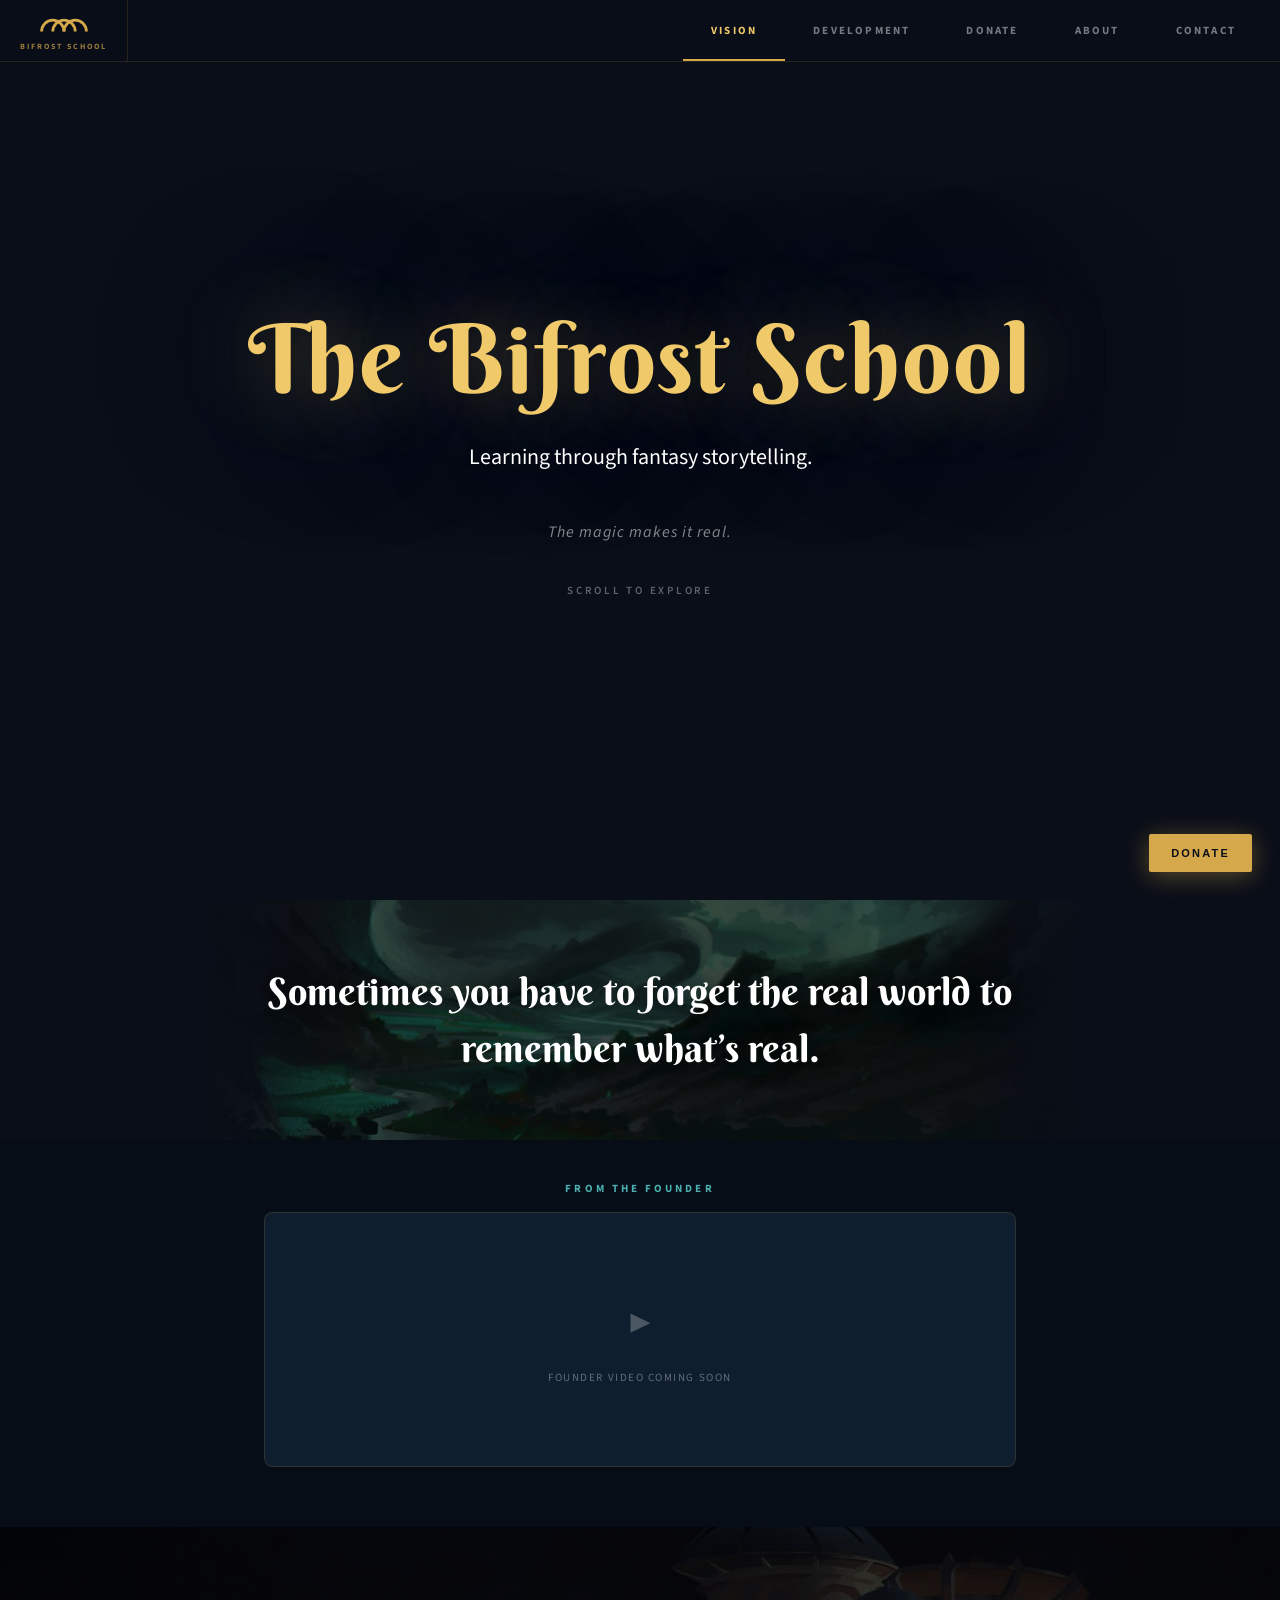
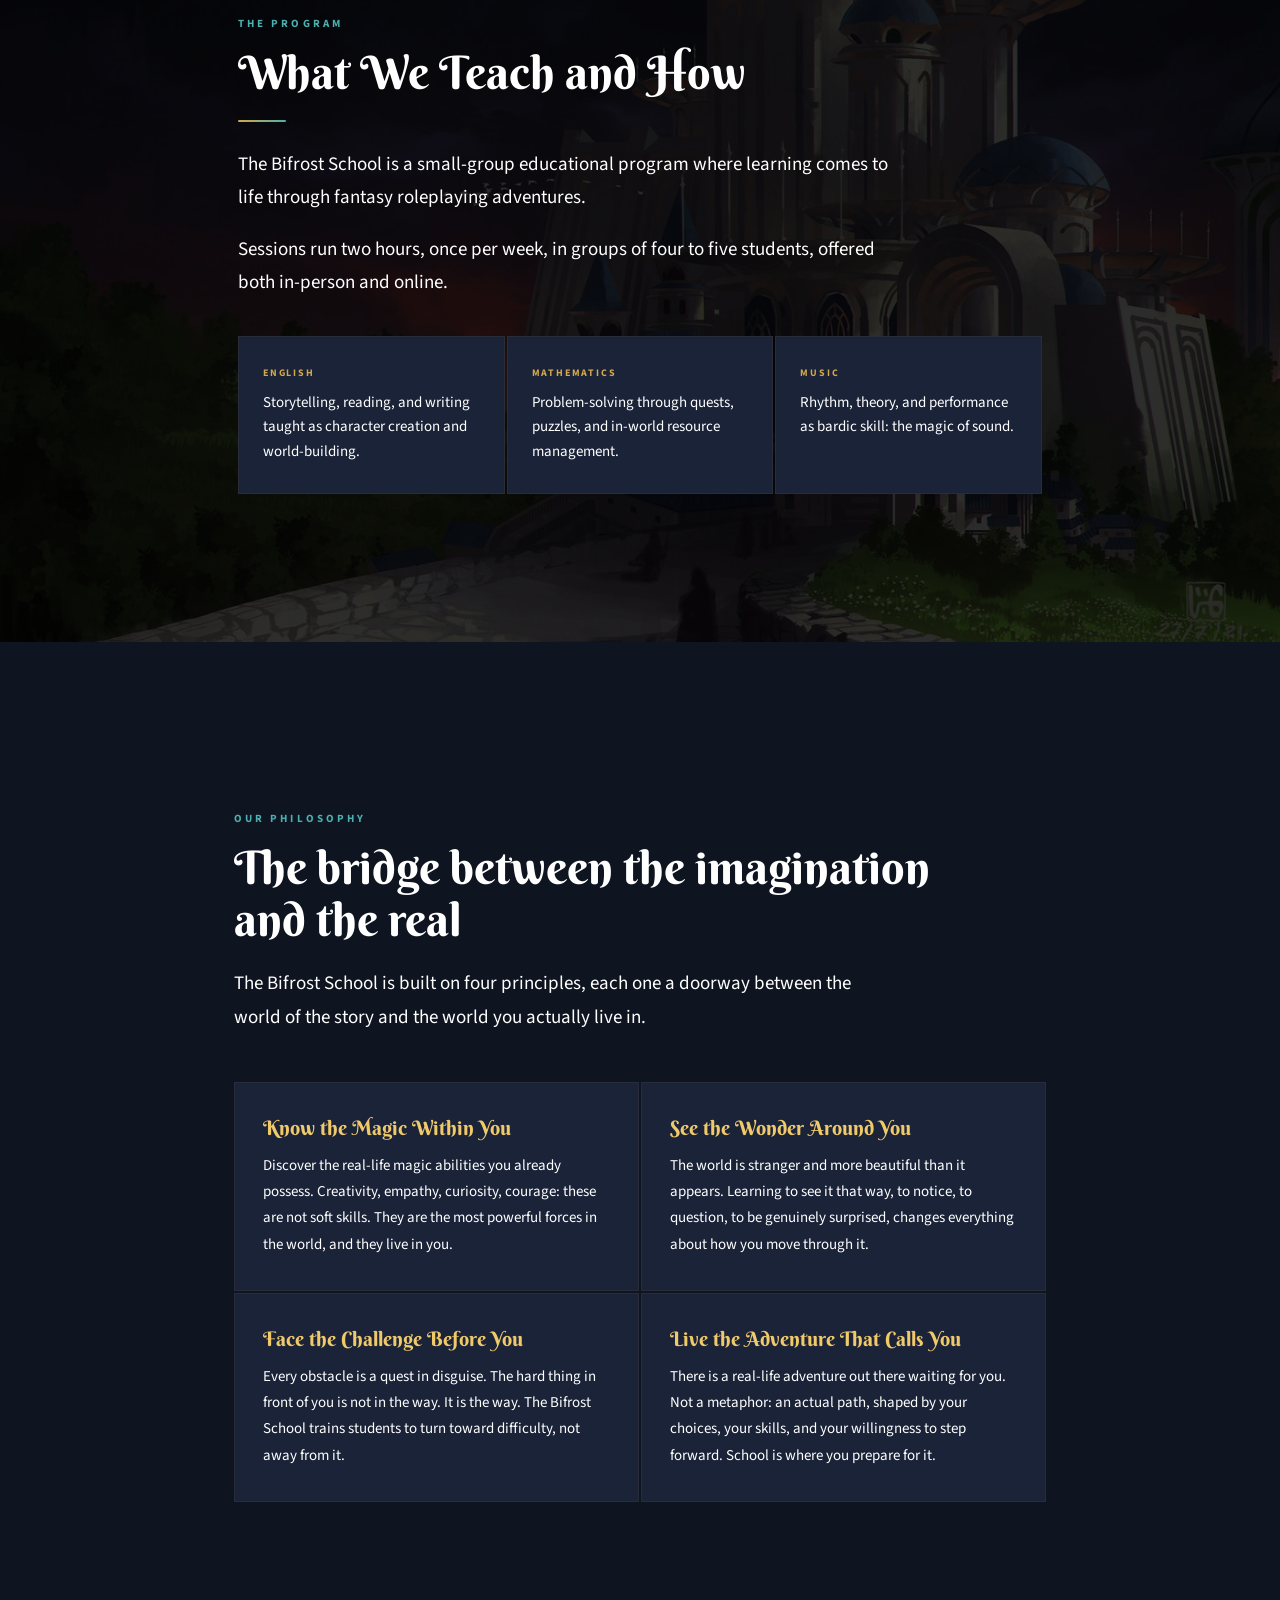
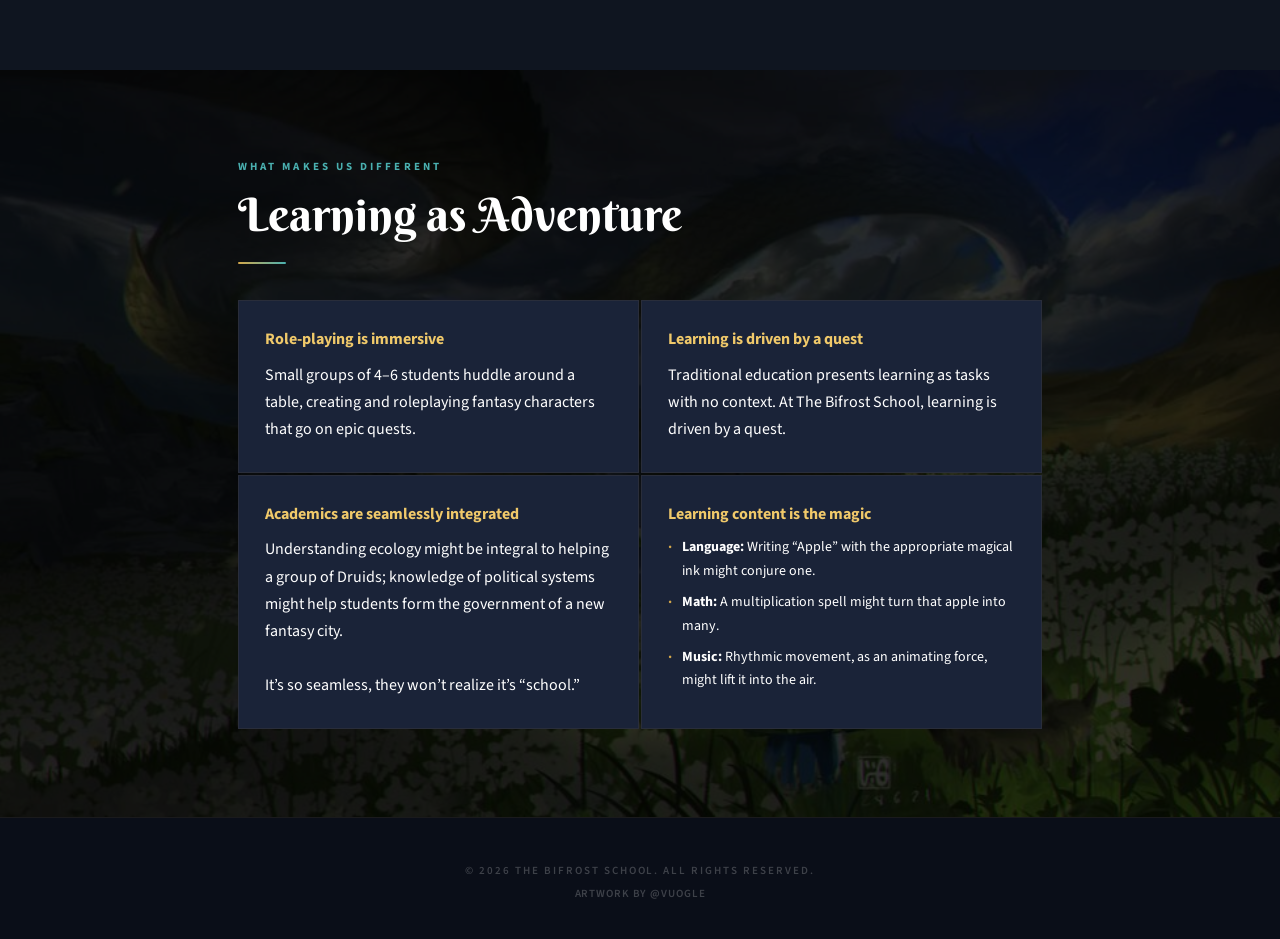
==== index.html @ 78159625 "Refactor site into separate files, simplify budget modal, remove em dashes - Split the single-file i" ====
<!DOCTYPE html>
<html lang="en">
<head>
<!-- ══════════════════════════════════════════════════════════════════
     THE BIFROST SCHOOL
     To edit the site's text and numbers, open content.js.
     Styles live in styles.css; page behavior in app.js.
     This file holds the page structure plus a few hardcoded strings
     (philosophy heading, founder bio, advisor cards, footer).
     ══════════════════════════════════════════════════════════════════ -->
<meta charset="UTF-8">
<meta name="viewport" content="width=device-width, initial-scale=1.0">
<meta name="description" content="The Bifrost School is an RPG-driven tutoring program for homeschool and alternative education families. Students learn English, Math, and Music through immersive tabletop adventure, where every lesson is a quest.">
<meta name="keywords" content="homeschool, homeschooling, alternative education, online school, RPG learning, tabletop learning, tutoring, small group learning, project-based learning, English tutoring, math tutoring, music education, homeschool co-op, microschool, unschooling, secular homeschool, online tutoring, immersive education">
<meta property="og:title" content="The Bifrost School — RPG-Driven Learning for Homeschool Families">
<meta property="og:description" content="Small-group tutoring where English, Math, and Music are taught through tabletop RPG adventure. In-person and online cohorts available.">
<meta property="og:type" content="website">
<meta name="twitter:card" content="summary_large_image">
<meta name="twitter:title" content="The Bifrost School">
<meta name="twitter:description" content="Where every lesson is a quest. RPG-driven tutoring for homeschool and alternative education families.">
<link rel="canonical" href="https://bifrostschool.com">
<link rel="icon" type="image/svg+xml" href="data:image/svg+xml,%3Csvg xmlns='http://www.w3.org/2000/svg' viewBox='0 0 120 36'%3E%3Cpath d='M 4 34 A 28 28 0 0 1 60 34' fill='none' stroke='%23d4a84b' stroke-width='7'/%3E%3Cpath d='M 32 34 A 28 28 0 0 1 88 34' fill='none' stroke='%23d4a84b' stroke-width='7'/%3E%3Cpath d='M 60 34 A 28 28 0 0 1 116 34' fill='none' stroke='%23d4a84b' stroke-width='7'/%3E%3C/svg%3E">
<title>The Bifrost School</title>
<link href="https://fonts.googleapis.com/css2?family=Berkshire+Swash&family=Source+Sans+3:wght@300;400;600;700&family=Cinzel:wght@400;600&display=swap" rel="stylesheet">
<link rel="stylesheet" href="styles.css">
</head>
<body>

<!-- FLOATING DONATE -->
<button onclick="switchTab('donate')" class="float-donate" id="float-donate-btn">Donate</button>

<!-- TAB NAV -->
<nav class="tab-nav">
  <button class="tab-btn tab-logo" data-tab="home" id="nav-school-name" aria-label="The Bifrost School" style="display:flex;flex-direction:column;align-items:center;justify-content:center;gap:3px;padding:10px 20px">
    <svg width="48" height="30" viewBox="0 0 120 36" xmlns="http://www.w3.org/2000/svg">
      <path d="M 4 34 A 28 28 0 0 1 60 34" fill="none" stroke="#d4a84b" stroke-width="7" stroke-linecap="butt"/>
      <path d="M 32 34 A 28 28 0 0 1 88 34" fill="none" stroke="#d4a84b" stroke-width="7" stroke-linecap="butt"/>
      <path d="M 60 34 A 28 28 0 0 1 116 34" fill="none" stroke="#d4a84b" stroke-width="7" stroke-linecap="butt"/>
    </svg>
    <span style="font-family:'Source Sans 3',sans-serif;font-size:8px;letter-spacing:.25em;text-transform:uppercase;color:rgba(212,168,75,.7);font-weight:700;line-height:1">BIFROST SCHOOL</span>
  </button>
  <div style="flex:1"></div>
  <button class="tab-btn active" data-tab="home">Vision</button>
  <button class="tab-btn" data-tab="development">Development</button>
  <button class="tab-btn" data-tab="donate">Donate</button>
  <button class="tab-btn" data-tab="about">About</button>
  <button class="tab-btn" data-tab="contact">Contact</button>
  <div style="width:16px"></div>
  <button class="hamburger" id="hamburger-btn" aria-label="Menu"><span></span><span></span><span></span></button>
</nav>
<div class="mobile-nav" id="mobile-nav">
  <button class="tab-btn" data-tab="home">Vision</button>
  <button class="tab-btn" data-tab="development">Development</button>
  <button class="tab-btn" data-tab="donate">Donate</button>
  <button class="tab-btn" data-tab="about">About</button>
  <button class="tab-btn" data-tab="contact">Contact</button>
</div>

<!-- ═══════════════════════════════════════════════════════ TAB: HOME -->
<div class="tab-panel active" id="tab-home">

  <!-- HERO -->
  <div class="hero">
    <div class="hero-video-wrap">
      <video id="bg-video" autoplay muted loop playsinline>
        <source src="bifrost_bg.mp4" type="video/mp4">
      </video>
    </div>
    <div class="hero-overlay"></div>
    <div class="hero-content">
      <h1 class="reveal d1" id="d-school-name">The Bifrost School</h1>
      <p class="hero-lede reveal d2" id="d-hero-lede"></p>
      <p class="hero-tagline reveal d3" id="d-hero-tagline">The magic makes it real.</p>
      <div class="scroll-cue reveal d3" style="margin-top:36px">Scroll to explore</div>
    </div>
  </div>

  <!-- MISSION QUOTE -->
  <div class="mission reveal" style="background:#0a0e18;padding:0">
    <div class="mission-img-wrap">
      <img id="d-mission-art" src="images/mission-art.jpg" alt="" class="mission-img">
      <div class="mission-overlay">
        <blockquote id="d-mission-quote">Learning doesn&rsquo;t have to feel like a dungeon. At The Bifrost School, it feels like a quest.</blockquote>
      </div>
    </div>
  </div>

  <!-- FOUNDER VIDEO -->
  <div class="founder-video-section reveal" id="founder-video-section">
    <div class="section-inner" style="max-width:800px;text-align:center;padding:0 24px;margin:0 auto">
      <div class="eyebrow" id="d-founder-video-eyebrow">From the Founder</div>
      <div style="position:relative;border-radius:8px;overflow:hidden">
        <video id="founder-video" controls playsinline style="width:100%;border-radius:8px;background:#000;display:none">
          <source id="founder-video-src" src="" type="video/mp4">
        </video>
        <div id="founder-video-placeholder" style="background:#0f1e2e;border-radius:8px;padding:80px 40px;border:1px solid var(--border);text-align:center;display:flex;flex-direction:column;align-items:center;justify-content:center">
          <div style="font-size:40px;opacity:.25;margin-bottom:12px">&#9654;</div>
          <div style="font-size:11px;letter-spacing:.14em;text-transform:uppercase;color:rgba(255,255,255,.35)">Founder video coming soon</div>
        </div>
      </div>
      <p id="d-founder-video-caption" style="margin-top:20px;color:rgba(255,255,255,.55);font-size:15px;line-height:1.6"></p>
    </div>
  </div>

  <!-- WHAT WE TEACH -->
  <div class="section dark" style="position:relative;overflow:hidden">
    <div style="position:absolute;inset:0;background-image:url(images/pillars-bg.jpg);background-size:cover;background-position:center 30%;filter:brightness(.18)"></div>
    <div style="position:relative;z-index:2">
      <div class="container">
        <div class="reveal"><div class="eyebrow" id="d-teach-eyebrow">The Program</div></div>
        <h2 class="section-title reveal d1" id="d-teach-title">What We Teach and How</h2>
        <div class="rule reveal d2"></div>
        <div class="section-body reveal d2" id="d-teach-body">
          <p>The Bifrost School is a small-group tutoring program where English, Math, and Music come to life through tabletop RPG adventure.</p>
          <p>Sessions run two hours, once per week, in groups of four to five students, offered both in-person and online.</p>
        </div>
        <div class="what-grid reveal d3" id="d-subject-cards"></div>
      </div>
    </div>
  </div>

  <!-- PRINCIPLES (OUR PHILOSOPHY) -->
  <div class="section dark principles-section reveal">
    <div class="section-inner" style="max-width:860px;margin:0 auto;padding:80px 24px">
      <div class="eyebrow" id="d-principles-eyebrow">Our Philosophy</div>
      <h2 class="section-title" id="d-principles-title">The bridge between the imagination<br class="desktop-br"> and the real</h2>
      <p class="section-body" id="d-principles-subtitle" style="margin-top:16px;margin-bottom:48px;color:#fff;max-width:620px"></p>
      <div class="principles-grid" id="d-principles-grid"></div>
    </div>
  </div>

  <!-- WHAT MAKES US DIFFERENT -->
  <div class="section" style="position:relative;overflow:hidden">
    <div style="position:absolute;inset:0;background-image:url(images/section-bg.jpg);background-size:cover;background-position:70% center;filter:brightness(.18)"></div>
    <div class="container" style="position:relative;z-index:2">
      <div class="reveal"><div class="eyebrow">What Makes Us Different</div></div>
      <h2 class="section-title reveal d1">Learning as Adventure</h2>
      <div class="rule reveal d2"></div>
      <div class="wmud-grid reveal d3" id="d-wmud-grid"></div>
    </div>
  </div>

</div><!-- /tab-home -->

<!-- ═══════════════════════════════════════════════ TAB: DEVELOPMENT -->
<div class="tab-panel" id="tab-development">
  <div id="dev-pw-gate" style="min-height:100vh;display:flex;align-items:center;justify-content:center;padding:40px 28px">
    <div class="pw-box" style="max-width:380px;width:100%">
      <div class="pw-title">Development Plan</div>
      <div class="pw-sub">This section is password protected</div>
      <input class="pw-input" type="password" id="dev-pw-input" placeholder="Enter passphrase">
      <button class="pw-btn" id="dev-pw-btn">Continue</button>
      <div class="pw-err" id="dev-pw-err">Incorrect passphrase</div>
    </div>
  </div>
  <div id="dev-content" style="display:none">

    <!-- FUNDING NEED -->
    <div class="funding-section" id="sec-funding">
      <div class="funding-art" id="d-funding-art" style="background-image:url(images/funding-art.jpg)"></div>
      <div class="funding-art-overlay"></div>
      <div class="funding-content">
        <div class="reveal"><div class="eyebrow" id="d-funding-eyebrow">Current Funding Need</div></div>
        <h2 class="section-title reveal d1" id="d-funding-title" style="color:var(--gold2)">Development &amp; Pilot Year</h2>
        <div class="rule reveal d2"></div>
        <div class="funding-goal-hero reveal d2">
          <div>
            <div class="funding-amount" id="d-funding-amount">$254,000</div>
            <div class="funding-sub" id="d-funding-sub">12-month development &amp; pilot goal</div>
            <div class="funding-bar-wrap">
              <div class="funding-bar-label"><span>Raised to date</span><span id="d-funding-pct">0%</span></div>
              <div class="funding-bar-track"><div class="funding-bar-fill" id="d-funding-bar" style="width:0%"></div></div>
            </div>
            <p class="funding-blurb" id="d-funding-blurb"></p>
            <button class="see-plan-btn" onclick="openBudgetModal()">See full plan &rarr;</button>
          </div>
          <div>
            <div class="milestones-label" id="d-milestones-label">Development Milestones</div>
            <ul class="milestones-list" id="d-milestones-list"></ul>
          </div>
        </div>
      </div>
    </div>

    <!-- REVENUE STREAMS -->
    <div class="section darker">
      <div class="container">
        <div class="reveal"><div class="eyebrow" id="d-streams-eyebrow">Revenue Streams</div></div>
        <h2 class="section-title reveal d1" id="d-streams-title">Four Ways the School Sustains Itself</h2>
        <div class="rule reveal d2"></div>
        <p class="section-body reveal d2" id="d-streams-body"></p>
        <div class="streams-grid reveal d3" id="d-streams-grid"></div>
      </div>
    </div>

    <!-- FIVE-YEAR PLAN -->
    <div class="section plan">
      <div class="container-wide">
        <div class="container">
          <div class="reveal"><div class="eyebrow" id="d-roadmap-eyebrow">The Roadmap</div></div>
          <h2 class="section-title reveal d1" id="d-roadmap-title">Five Years to Full Capacity</h2>
          <div class="rule reveal d2"></div>
          <p class="section-body reveal d2" id="d-roadmap-intro"></p>
        </div>
        <div class="container" style="margin-top:36px">
          <div class="year-nav reveal d3" id="year-nav"></div>
          <div id="year-content" class="reveal d4"></div>
        </div>
      </div>
    </div>

    <!-- CHART + TOTAL RAISED -->
    <div class="chart-bg">
      <div class="container">
        <div class="reveal"><div class="eyebrow" id="d-chart-eyebrow">Revenue Projection</div></div>
        <h2 class="section-title reveal d1" id="d-chart-title">Donations Needed Each Year</h2>
        <div class="rule reveal d2"></div>
        <p class="section-body reveal d2" id="d-chart-body"></p>
        <div class="chart-wrap reveal d3" id="all-years-chart"></div>
        <div class="chart-legend reveal d4" id="chart-legend"></div>
      </div>
    </div>
    <div class="total-raised-bar reveal">
      <div class="trb-container">
        <div class="trb-row">
          <div><div class="trb-raised" id="trb-raised">$0 raised</div><div class="trb-goal" id="trb-goal">of $0 total goal</div></div>
          <div class="trb-pct" id="trb-pct">0% funded</div>
        </div>
        <div class="trb-track"><div class="trb-fill" id="trb-fill" style="width:0%"></div></div>
      </div>
    </div>

  </div><!-- /dev-content -->
</div><!-- /tab-development -->

<!-- ═══════════════════════════════════════════════════ TAB: DONATE -->
<div class="tab-panel" id="tab-donate">
  <div class="cta-section">
    <div class="cta-art" id="d-cta-art" style="background-image:url(images/cta-art.jpg)"></div>
    <div class="cta-overlay"></div>
    <div class="cta-content">
      <div class="container">
        <div class="reveal"><div class="eyebrow" style="color:var(--gold)" id="d-cta-eyebrow">Join the Quest</div></div>
        <h2 class="section-title reveal d1" style="color:var(--gold2)" id="d-cta-title">Support The Bifrost School</h2>
        <div class="rule reveal d2" style="margin:20px auto 28px;background:linear-gradient(90deg,var(--gold),transparent)"></div>
        <p class="section-body reveal d2" id="d-cta-body" style="margin:0 auto 48px;text-align:center"></p>
        <div class="tiers reveal d3" id="d-tiers"></div>
        <div class="reveal d4">
          <button onclick="switchTab('contact')" class="donate-btn" id="d-donate-btn"><span id="d-donate-btn-text">Make a Gift to The Bifrost School</span></button>
        </div>
        <p class="fiscal-note reveal" id="d-fiscal-note"></p>
      </div>
    </div>
  </div>
</div><!-- /tab-donate -->

<!-- ═══════════════════════════════════════════════════ TAB: ABOUT -->
<div class="tab-panel" id="tab-about">
  <div class="section dark reveal" style="padding-top:calc(56px + 80px);position:relative;overflow:hidden"><div style="position:absolute;inset:0;background-image:url(images/about-bg.jpg);background-size:cover;background-position:center 30%;filter:brightness(.22)"></div><div style="position:relative;z-index:2">
    <div class="section-inner" style="max-width:760px;margin:0 auto;padding:0 24px 60px">
      <div class="eyebrow">The Story</div>
      <h2 class="section-title" id="d-about-story-title">How The Bifrost School Came to Be</h2>
      <div class="section-body founder-bio-body" id="d-about-story" style="margin-top:24px;color:#fff"></div>
    </div>
  </div>
  </div>
  <div class="section dark reveal" style="border-top:1px solid var(--border)">
    <div class="section-inner" style="max-width:760px;margin:0 auto;padding:40px 24px 24px">
      <div class="eyebrow">Founder</div>
      <div class="founder-bio-card">
        <img src="images/founder-photo.jpg" alt="Jesse Livingston" style="width:320px;height:320px;border-radius:6px;object-fit:cover;object-position:center top;border:2px solid rgba(212,168,75,.3);margin-bottom:8px">
        <div class="founder-bio-name" id="d-about-founder-name">Jesse Livingston</div>
        <div class="founder-bio-role" id="d-about-founder-role">Founder</div>
        <div class="founder-bio-body" id="d-about-founder-bio">
          <p>Jesse brings an uncommon combination of musical performance training, educational leadership, and human-centered design experience.</p>
          <p>He holds a Bachelor of Music in Music Education from Oberlin College and a Master of Music in Conducting from Ithaca College, where he founded the school&rsquo;s first orchestra open to non-music majors. He has conducted orchestras and opera productions at Ithaca College, Oberlin College, and in Chapel Hill, NC, and served as a guest conductor at several all-state orchestra festivals.</p>
          <p>After a decade in professional music, Jesse built a second career as a UX researcher at companies including LinkedIn, Microsoft, and ServiceNow, work that sharpened his instincts for designing experiences around how people actually learn and engage.</p>
          <p>For the past several years Jesse has been running a tabletop RPG group out of his home, using fantasy storytelling and collaborative roleplay to teach, connect, and create, developing and testing the core techniques that now form the foundation of The Bifrost School&rsquo;s curriculum.</p>
        </div>
      </div>
    </div>
  </div>
  <!-- ADVISORS -->
  <div class="section dark advisors-section reveal">
    <div class="section-inner" style="max-width:860px;margin:0 auto;padding:28px 24px 60px">
      <div class="eyebrow">Advisors</div>
      <h2 class="section-title" style="margin-bottom:40px">Built With Guidance From</h2>
      <div class="advisors-grid">
        <div class="advisor-card">
          <img src="images/advisor-1.jpg" alt="Gever Tulley" class="advisor-photo">
          <div><div class="advisor-name">Gever Tulley</div><div class="advisor-title">Founder, Tinkering School &amp; Brightworks School</div><p class="advisor-bio">A pioneer in experiential learning and author of <em>50 Dangerous Things You Should Let Your Children Do</em>. Gever has spent decades proving that children learn best when given real tools, real problems, and real freedom to build.</p></div>
        </div>
        <div class="advisor-card">
          <img src="images/advisor-2.jpg" alt="Chris Balme" class="advisor-photo">
          <div><div class="advisor-name">Chris Balme</div><div class="advisor-title">Ashoka Fellow &middot; Co-founder, Millennium School &middot; Author</div><p class="advisor-bio">One of the leading voices in redesigning education around how young people actually develop. Chris co-founded Millennium School, received the Ashoka Fellowship, and authored <em>Finding the Magic in Middle School</em>.</p></div>
        </div>
      </div>
    </div>
  </div>
</div><!-- /tab-about -->

<!-- ═══════════════════════════════════════════════════ TAB: CONTACT -->
<div class="tab-panel" id="tab-contact">
  <div class="contact-section">
    <div class="contact-art-bg" style="background-image:url(images/contact-art-bg.jpg);filter:brightness(.45)"></div>
    <div class="contact-art-overlay"></div>
    <div class="container contact-content">
      <h2 class="section-title reveal" id="d-contact-title">Contact Us</h2>
      <div class="rule reveal d2"></div>
      <p class="section-body reveal d2" id="d-contact-body"></p>
      <form class="contact-form reveal d3" id="interest-form" action="https://api.web3forms.com/submit" method="POST">
        <input type="hidden" name="access_key" value="74ae198d-0f17-479c-a7a2-455f9e1e43b1">
        <input type="hidden" name="subject" value="New message - The Bifrost School">
        <input type="hidden" name="from_name" value="Bifrost School Website">
        <input type="hidden" name="redirect" value="false">
        <div class="form-row">
          <div class="form-field"><label id="d-form-name-label">Your Name</label><input type="text" id="form-name" name="name" placeholder="Full name" required></div>
          <div class="form-field"><label id="d-form-email-label">Email Address</label><input type="email" id="form-email" name="email" placeholder="you@email.com" required></div>
        </div>
        <div class="form-field"><label id="d-form-interest-label">I&rsquo;m interested as a&hellip;</label>
          <select id="form-interest" name="interest"><option value="">Select one</option><option value="donor">Donor / Supporter</option><option value="family">Family seeking enrollment</option><option value="partner">Potential partner or sponsor</option><option value="educator">Educator or curriculum licensee</option><option value="other">Other</option></select>
        </div>
        <div class="form-field"><label id="d-form-message-label">Message</label><textarea id="form-message" name="message" required></textarea></div>
        <button type="submit" class="submit-btn"><span id="d-form-submit-text">Send Message</span></button>
        <div class="form-success" id="form-success"><span id="d-form-success-text">Thank you! We&rsquo;ll be in touch soon.</span></div>
      </form>
    </div>
  </div>
</div><!-- /tab-contact -->

<footer><div class="footer-inner"><div id="d-footer-sub" style="margin-top:4px"></div><div style="margin-top:8px;opacity:.7">&copy; 2026 The Bifrost School. All rights reserved.</div><div style="margin-top:6px;opacity:.7;font-size:11px;letter-spacing:.08em">artwork by @vuogle</div></div>
</footer>

<!-- BUDGET MODAL -->
<div id="budget-modal">
  <div class="budget-modal-box">
    <button class="bm-close" onclick="document.getElementById('budget-modal').classList.remove('open')">&times;</button>
    <div class="bm-title" id="bm-title">12-Month Development Plan</div>
    <div class="bm-sub" id="bm-sub">Pilot Year Budget Breakdown</div>
    <div class="bm-metrics" style="grid-template-columns:1fr">
      <div class="bm-metric"><div class="ml">Total funding ask</div><div class="mv" id="bm-total">$254,000</div></div>
    </div>
    <table class="bm-table" id="bm-table"></table>
    <div class="bm-note" id="bm-note"></div>
  </div>
</div>

<script src="content.js"></script>
<script src="app.js"></script>
</body>
</html>
---- styles.css ----
/* ============================================================
   THE BIFROST SCHOOL - STYLESHEET
   All visual styling for the site lives here.
   Site text lives in content.js; page structure in index.html.
   ============================================================ */

:root{
  --bg:#0a0e18;--bg2:#0f1520;--bg3:#141c2e;--bg4:#1a2338;
  --ink:#ffffff;--ink2:#ffffff;--ink3:#c0b8a8;
  --gold:#d4a84b;--gold2:#f0c96a;--gold3:#fff0a8;
  --blue:#2a4a8a;--blue2:#3a6abf;--blue3:#6a9adf;
  --teal:#1a5a5a;--teal2:#2a8080;--teal3:#4ab0b0;
  --green:#5cd68c;--red:#e06060;
  --border:rgba(212,168,75,.15);--border2:rgba(212,168,75,.08);
}
*,*::before,*::after{box-sizing:border-box;margin:0;padding:0}
html{scroll-behavior:smooth}
body{background:var(--bg);color:var(--ink);font-family:'Source Sans 3',system-ui,sans-serif;font-size:17px;line-height:1.6;overflow-x:hidden}
body::before{content:'';position:fixed;inset:0;background-image:radial-gradient(1px 1px at 15% 12%,rgba(255,255,255,.2) 0%,transparent 100%),radial-gradient(1px 1px at 72% 8%,rgba(255,255,255,.15) 0%,transparent 100%),radial-gradient(2px 2px at 82% 18%,rgba(212,168,75,.22) 0%,transparent 100%),radial-gradient(2px 2px at 22% 62%,rgba(106,154,223,.18) 0%,transparent 100%);pointer-events:none;z-index:0}
.reveal{opacity:0;transform:translateY(20px);transition:opacity .6s ease,transform .6s ease}
.reveal.visible{opacity:1;transform:none}
.d1{transition-delay:.08s}.d2{transition-delay:.16s}.d3{transition-delay:.24s}.d4{transition-delay:.32s}
.container{max-width:860px;margin:0 auto;padding:0 28px}
.container-wide{max-width:1100px;margin:0 auto;padding:0 28px}

/* ── TYPOGRAPHY ─────────────────────────────────────────────────────── */
h1,h2{font-family:'Berkshire Swash',serif;font-weight:normal}
.eyebrow{font-family:'Source Sans 3',sans-serif;font-size:11px;letter-spacing:.28em;text-transform:uppercase;color:var(--teal3);font-weight:700;margin-bottom:14px}
.section-title{font-family:'Berkshire Swash',serif;font-weight:normal;font-size:clamp(26px,4vw,46px);color:#fff;line-height:1.15;margin-bottom:20px}
.rule{width:48px;height:2px;background:linear-gradient(90deg,var(--gold),var(--teal3));border-radius:1px;margin:18px 0 26px}
.section-body{font-size:clamp(16px,1.7vw,19px);color:#fff;max-width:660px;line-height:1.75;font-weight:400}
.section-body p{margin-bottom:1em}
.desktop-br{display:none}
@media(min-width:641px){.desktop-br{display:inline}}

/* ── TAB NAVIGATION ─────────────────────────────────────────────────── */
.tab-nav{position:fixed;top:0;left:0;right:0;z-index:100;background:rgba(10,14,24,.92);backdrop-filter:blur(14px);border-bottom:1px solid var(--border);display:flex;align-items:stretch;justify-content:flex-start;gap:0}
.tab-btn{font-family:'Source Sans 3',sans-serif;font-size:11px;letter-spacing:.2em;text-transform:uppercase;font-weight:700;padding:18px 28px;background:transparent;border:none;color:rgba(255,255,255,.45);cursor:pointer;transition:all .2s;position:relative;white-space:nowrap;text-decoration:none}
.tab-btn::after{content:'';position:absolute;bottom:0;left:0;right:0;height:2px;background:var(--gold);transform:scaleX(0);transition:transform .2s}
.tab-logo::after{display:none}
.tab-btn:hover{color:rgba(255,255,255,.75)}
.tab-btn.active{color:var(--gold2)}.tab-btn.active::after{transform:scaleX(1)}
.tab-logo{font-family:'Berkshire Swash',serif;font-size:16px;color:var(--gold2);padding:14px 28px;letter-spacing:.02em;border-right:1px solid var(--border);text-transform:none;font-weight:normal;text-decoration:none !important;margin-right:auto;flex-shrink:0}
.hamburger{display:none;flex-direction:column;justify-content:center;gap:5px;padding:14px 16px;cursor:pointer;background:transparent;border:none;margin-left:auto;flex-shrink:0}
.hamburger span{display:block;width:22px;height:2px;background:#d4a84b;border-radius:1px;transition:all .25s}
.hamburger.open span:nth-child(1){transform:translateY(7px) rotate(45deg)}
.hamburger.open span:nth-child(2){opacity:0}
.hamburger.open span:nth-child(3){transform:translateY(-7px) rotate(-45deg)}
.mobile-nav{display:none;position:fixed;top:56px;left:0;right:0;z-index:99;background:rgba(10,14,24,.97);border-bottom:1px solid var(--border);flex-direction:column;padding:8px 0}
.mobile-nav.open{display:flex}
.mobile-nav .tab-btn{padding:14px 28px;text-align:left;border-bottom:none;font-size:12px;letter-spacing:.2em;color:rgba(255,255,255,.7)}
.mobile-nav .tab-btn:hover,.mobile-nav .tab-btn.active{color:var(--gold2)}

/* ── TAB PANELS ─────────────────────────────────────────────────────── */
.tab-panel{display:none}
.tab-panel.active{display:block}
.tab-panel.active .section:first-child,.tab-panel.active .contact-section:first-child,.tab-panel.active .funding-section:first-child,.tab-panel.active .donate-section:first-child{padding-top:calc(56px + 60px)}

/* ── SECTIONS ───────────────────────────────────────────────────────── */
.section{padding:88px 0;position:relative}
.section.dark{background:var(--bg2)}
.section.darker{background:var(--bg3)}
.section.plan{background:#0e1628}

/* ── HERO ───────────────────────────────────────────────────────────── */
.hero{min-height:100vh;display:flex;flex-direction:column;align-items:center;justify-content:center;text-align:center;padding:80px 28px 70px;position:relative;overflow:hidden}
.hero-video-wrap{position:absolute;inset:0;z-index:0;overflow:hidden;pointer-events:none;background:#0a0e18}
#bg-video{position:absolute;top:50%;left:50%;width:177.8vh;height:100vh;min-width:100%;min-height:56.25vw;transform:translate(-50%,-50%);border:none;opacity:.65;pointer-events:none;object-fit:cover}
.hero-overlay{position:absolute;inset:0;background:linear-gradient(180deg,rgba(10,14,24,.6) 0%,rgba(10,14,24,.35) 45%,rgba(10,14,24,.88) 80%,rgba(10,14,24,1) 100%);z-index:1;pointer-events:none}
.hero-content{position:relative;z-index:2}
.hero h1{font-family:'Berkshire Swash',serif;font-weight:normal;font-size:clamp(42px,9vw,96px);color:var(--gold2);letter-spacing:.02em;line-height:1.0;margin-bottom:32px;text-shadow:0 0 80px rgba(212,168,75,.4),0 0 160px rgba(42,74,138,.5)}
.hero-lede{font-size:clamp(17px,2.2vw,22px);font-weight:400;color:#fff;max-width:560px;margin:0 auto 44px;line-height:1.7}
.hero-tagline{font-size:clamp(13px,1.4vw,16px);color:rgba(255,255,255,.5);margin-top:6px;letter-spacing:.06em;font-style:italic}
.scroll-cue{font-size:11px;letter-spacing:.25em;text-transform:uppercase;color:rgba(255,255,255,.35);animation:bob 2.5s ease-in-out infinite;font-weight:600}
@keyframes bob{0%,100%{transform:translateY(0)}50%{transform:translateY(6px)}}

/* ── MISSION QUOTE ──────────────────────────────────────────────────── */
.mission{position:relative;overflow:hidden}
.mission-img-wrap{position:relative;width:75%;height:240px;overflow:hidden;margin:0 auto;border-radius:4px}
.mission-img{width:100%;height:100%;object-fit:cover;object-position:center 30%;display:block;filter:brightness(.35)}
.mission-img-wrap::before,.mission-img-wrap::after{content:'';position:absolute;top:0;bottom:0;width:140px;z-index:2;pointer-events:none}
.mission-img-wrap::before{left:0;background:linear-gradient(90deg,var(--bg),transparent)}
.mission-img-wrap::after{right:0;background:linear-gradient(270deg,var(--bg),transparent)}
.mission-overlay{position:absolute;inset:0;display:flex;flex-direction:column;align-items:center;justify-content:center;text-align:center;padding:40px 80px;z-index:3;background:linear-gradient(90deg,#0a0e18 0%,rgba(10,14,24,.15) 20%,rgba(10,14,24,.15) 80%,#0a0e18 100%)}
.mission blockquote{font-family:'Berkshire Swash',serif;font-weight:normal;font-size:clamp(26px,5vw,38px);color:#fff;max-width:760px;line-height:1.5;text-shadow:0 2px 24px rgba(0,0,0,.95)}

/* ── FOUNDER VIDEO ──────────────────────────────────────────────────── */
.founder-video-section{background:#060d16;padding:40px 0}

/* ── WHAT WE TEACH GRID ─────────────────────────────────────────────── */
.what-grid{display:grid;grid-template-columns:repeat(auto-fill,minmax(200px,1fr));gap:2px;margin-top:36px;margin-bottom:60px}
.what-card{background:var(--bg4);padding:28px 24px;border:1px solid var(--border2)}
.what-card .wc-title{font-size:10px;letter-spacing:.18em;text-transform:uppercase;color:var(--gold);margin-bottom:10px;font-weight:700}
.what-card .wc-body{font-size:15px;color:#fff;line-height:1.65;font-weight:400}

/* ── PRINCIPLES (OUR PHILOSOPHY) ────────────────────────────────────── */
.principles-grid{display:grid;grid-template-columns:1fr 1fr;gap:2px}
.principle-card{background:var(--bg4);border:1px solid var(--border2);padding:32px 28px}
.principle-title{font-family:'Berkshire Swash',serif;font-size:clamp(16px,1.6vw,20px);color:var(--gold2);margin-bottom:12px;font-weight:normal;line-height:1.3}
.principle-body{font-size:15px;color:#fff;line-height:1.75}

/* ── WHAT MAKES US DIFFERENT ────────────────────────────────────────── */
.wmud-grid{display:grid;grid-template-columns:1fr 1fr;gap:2px;margin-top:36px}
@media(max-width:640px){.wmud-grid{grid-template-columns:1fr}}
.wmud-card{background:var(--bg4);border:1px solid var(--border2);padding:28px 26px}
.wmud-card--wide{grid-column:1/-1}
.wmud-title{font-size:16px;font-weight:700;color:var(--gold2);margin-bottom:12px;line-height:1.3}
.wmud-body{font-size:16px;color:#fff;line-height:1.7;font-weight:400}
.wmud-list{list-style:none;padding:0;margin-top:12px;display:flex;flex-direction:column;gap:7px}
.wmud-list li{font-size:14px;color:#fff;padding-left:14px;position:relative}
.wmud-list li::before{content:'·';position:absolute;left:0;color:var(--gold);font-weight:700}

/* ── REVENUE STREAMS 2x2 ────────────────────────────────────────────── */
.streams-grid{display:grid;grid-template-columns:1fr 1fr;gap:2px;margin-top:36px}
@media(max-width:580px){.streams-grid{grid-template-columns:1fr}}
.stream-card{background:var(--bg4);border:1px solid var(--border2);padding:30px 26px;position:relative;overflow:hidden}
.stream-card::before{content:'';position:absolute;top:0;left:0;right:0;height:2px}
.stream-card.s1::before{background:var(--gold)}
.stream-card.s2::before{background:var(--teal3)}
.stream-card.s3::before{background:var(--blue3)}
.stream-card.s4::before{background:var(--green)}
.sc-label{font-size:10px;letter-spacing:.2em;text-transform:uppercase;margin-bottom:10px;font-weight:700}
.stream-card.s1 .sc-label{color:var(--gold2)}
.stream-card.s2 .sc-label{color:var(--teal3)}
.stream-card.s3 .sc-label{color:var(--blue3)}
.stream-card.s4 .sc-label{color:var(--green)}
.sc-body{font-size:15px;color:#fff;line-height:1.65;font-weight:400}

/* ── FUNDING NEED ───────────────────────────────────────────────────── */
.funding-section{position:relative;overflow:hidden;padding:90px 28px}
.funding-art{position:absolute;inset:0;background-size:cover;background-position:center 22%;filter:brightness(.65)}
.funding-art-overlay{position:absolute;inset:0;background:rgba(10,14,24,.72)}
.funding-content{position:relative;z-index:2;max-width:860px;margin:0 auto}
.funding-goal-hero{display:grid;grid-template-columns:1fr 1fr;gap:48px;margin-top:36px;align-items:start}
@media(max-width:700px){.funding-goal-hero{grid-template-columns:1fr}}
.funding-amount{font-family:'Berkshire Swash',serif;font-weight:normal;font-size:clamp(44px,6.5vw,80px);color:var(--gold2);line-height:1;margin-bottom:6px;text-shadow:0 0 40px rgba(212,168,75,.3)}
.funding-sub{font-size:12px;letter-spacing:.18em;text-transform:uppercase;color:#fff;margin-bottom:28px;font-weight:700}
.funding-bar-wrap{margin-bottom:28px}
.funding-bar-label{display:flex;justify-content:space-between;font-size:13px;color:#fff;margin-bottom:8px;font-weight:600}
.funding-bar-track{height:8px;background:rgba(255,255,255,.1);border-radius:4px;overflow:hidden}
.funding-bar-fill{height:100%;background:linear-gradient(90deg,var(--blue2),var(--teal3));border-radius:4px;transition:width 1.2s cubic-bezier(.4,0,.2,1)}
.funding-blurb{font-size:clamp(15px,1.6vw,17px);color:#fff;line-height:1.75;font-weight:400}
.milestones-label{font-size:10px;letter-spacing:.2em;text-transform:uppercase;color:var(--gold2);margin-bottom:18px;font-weight:700}
.milestones-list{list-style:none;padding:0}
.milestones-list li{display:flex;gap:16px;padding:16px 0;border-bottom:1px solid rgba(255,255,255,.12);align-items:flex-start}
.milestones-list li:last-child{border-bottom:none}
.milestone-num{font-family:'Berkshire Swash',serif;font-weight:normal;font-size:24px;color:var(--gold);opacity:.7;flex-shrink:0;line-height:1;margin-top:2px;min-width:22px}
.milestone-text{font-size:15px;color:#fff;line-height:1.6;font-weight:400}
.milestone-text strong{color:#fff;font-weight:700}
.see-plan-btn{display:inline-block;font-family:'Source Sans 3',sans-serif;font-size:10px;letter-spacing:.18em;text-transform:uppercase;padding:11px 24px;background:transparent;border:1px solid rgba(212,168,75,.5);color:var(--gold2);cursor:pointer;border-radius:2px;transition:all .2s;margin-top:18px;font-weight:700}
.see-plan-btn:hover{background:rgba(212,168,75,.1);border-color:var(--gold)}

/* ── FIVE-YEAR PLAN: YEAR NAV ───────────────────────────────────────── */
.year-nav{display:flex;gap:2px;border-radius:3px;overflow:hidden;border:1px solid var(--border);margin:36px 0 0}
.yr-btn{flex:1;background:var(--bg3);border:none;border-right:1px solid var(--border);color:rgba(255,255,255,.45);font-family:'Source Sans 3',sans-serif;font-size:11px;letter-spacing:.1em;text-transform:uppercase;font-weight:700;padding:13px 8px;cursor:pointer;transition:all .2s;text-align:center}
.yr-btn:last-child{border-right:none}
.yr-btn:hover{background:var(--bg4);color:#fff}
.yr-btn.active{background:var(--blue);color:var(--gold3)}
.yr-btn small{display:block;font-size:9px;opacity:.6;margin-top:2px;font-weight:400;letter-spacing:.05em;font-family:'Source Sans 3',sans-serif}
@keyframes fadeUp{from{opacity:0;transform:translateY(10px)}to{opacity:1;transform:none}}

/* YEAR ART BAND */
.yr-art-band{width:100%;height:320px;position:relative;overflow:hidden;margin-bottom:0}
.yr-art-band img{width:100%;height:100%;object-fit:cover;filter:brightness(.65);transition:transform 6s ease}
.yr-art-band:hover img{transform:scale(1.03)}
.yr-art-band-overlay{position:absolute;inset:0;background:linear-gradient(180deg,rgba(10,14,24,.05) 0%,rgba(10,14,24,.6) 100%);display:flex;align-items:flex-end;padding:24px 28px}
.yr-art-band-label{font-family:'Berkshire Swash',serif;font-weight:normal;font-size:clamp(20px,2.5vw,30px);color:var(--gold2);text-shadow:0 2px 12px rgba(0,0,0,.9)}
.yr-art-band-note{font-size:14px;color:rgba(255,255,255,.65);margin-top:6px;font-weight:400;line-height:1.6;max-width:600px}

/* YEAR METRICS */
.yr-metrics{display:grid;grid-template-columns:1fr 1fr 1fr;gap:2px;margin:0 0 22px}
.yr-metric{background:var(--bg4);border:1px solid var(--border2);padding:18px 16px;text-align:center}
.yr-metric .mv{font-size:clamp(15px,1.9vw,21px);font-weight:700;display:block;margin-bottom:4px;color:#fff}
.yr-metric .mv.green{color:var(--green)}.yr-metric .mv.red{color:var(--red)}.yr-metric .mv.gold{color:var(--gold2)}.yr-metric .mv.blue{color:var(--blue3)}.yr-metric .mv.teal{color:var(--teal3)}
.yr-metric .ml{font-size:9px;letter-spacing:.16em;text-transform:uppercase;color:rgba(255,255,255,.4);font-weight:700}

/* YEAR FUNDING GOAL BOX */
.funding-goal-box{background:rgba(42,74,138,.12);border:1px solid rgba(58,106,191,.3);border-radius:3px;padding:28px 26px;margin:0 0 26px;text-align:center}
.fg-title{font-size:11px;letter-spacing:.2em;text-transform:uppercase;color:var(--blue3);margin-bottom:20px;font-weight:700}
.fg-row{display:grid;grid-template-columns:1fr 1fr;gap:20px;text-align:center;margin-bottom:20px}
@media(max-width:480px){.fg-row{grid-template-columns:1fr}}
.fg-item .fgv{font-size:clamp(18px,2.4vw,26px);font-weight:700;display:block;margin-bottom:6px}
.fg-item .fgl{font-size:9px;letter-spacing:.16em;text-transform:uppercase;color:rgba(255,255,255,.4);font-weight:700}
.fg-donation-goal{margin-top:24px;padding-top:20px;border-top:1px solid rgba(58,106,191,.3)}
.fg-donation-label{font-size:11px;letter-spacing:.2em;text-transform:uppercase;color:var(--green);margin-bottom:10px;font-weight:700}
.fg-donation-amount{font-family:'Source Sans 3',sans-serif;font-weight:700;font-size:clamp(28px,3.5vw,44px);color:var(--green)}
.fg-break-even{font-size:12px;letter-spacing:.15em;text-transform:uppercase;color:var(--green);font-weight:700;padding:12px 0}

/* YEAR MILESTONE GRID */
.milestone-grid{display:grid;grid-template-columns:1fr 1fr 1fr;gap:12px}
@media(max-width:680px){.milestone-grid{grid-template-columns:1fr}}
.milestone{padding:16px 18px;background:var(--bg4);border:1px solid var(--border2)}
.milestone .mt{font-size:15px;color:#fff;line-height:1.6;font-weight:400}
.milestone .mt strong{font-weight:700}

/* ── REVENUE CHART ──────────────────────────────────────────────────── */
.chart-bg{background:var(--bg2);padding:80px 28px}
.chart-wrap{display:grid;grid-template-columns:repeat(5,1fr);gap:8px;height:220px;align-items:flex-end;margin:28px 0 14px}
.chart-col{display:flex;flex-direction:column;align-items:center;height:100%;cursor:pointer}
.chart-col-bars{flex:1;display:flex;flex-direction:column;justify-content:flex-end;width:100%;gap:1px}
.chart-seg{width:100%}
.chart-seg:last-child{border-radius:3px 3px 0 0}
.chart-col:hover .chart-seg{opacity:.7;transition:opacity .2s}
.chart-col-label{font-size:10px;letter-spacing:.1em;text-transform:uppercase;color:rgba(255,255,255,.4);margin-top:10px;font-weight:700}
.chart-col-don{font-size:11px;color:var(--green);margin-top:2px;font-weight:700}
.chart-legend{display:flex;gap:20px;flex-wrap:wrap;margin-top:6px}
.chart-legend-item{display:flex;align-items:center;gap:7px;font-size:10px;letter-spacing:.12em;text-transform:uppercase;color:rgba(255,255,255,.4);font-weight:700}
.chart-legend-dot{width:10px;height:10px;border-radius:2px}

/* TOTAL RAISED BAR */
.total-raised-bar{background:var(--bg3);padding:36px 28px 44px}
.trb-container{max-width:1100px;margin:0 auto}
.trb-row{display:flex;justify-content:space-between;align-items:baseline;margin-bottom:12px;flex-wrap:wrap;gap:8px}
.trb-raised{font-size:clamp(22px,3vw,32px);font-weight:700;color:var(--green)}
.trb-goal{font-size:14px;color:rgba(255,255,255,.45);font-weight:600}
.trb-pct{font-size:14px;color:var(--gold2);font-weight:700}
.trb-track{height:10px;background:rgba(255,255,255,.08);border-radius:5px;overflow:hidden}
.trb-fill{height:100%;background:linear-gradient(90deg,var(--blue2),var(--green));border-radius:5px;transition:width 1.2s cubic-bezier(.4,0,.2,1)}

/* ── DONATE / CTA ───────────────────────────────────────────────────── */
.cta-section{position:relative;overflow:hidden;padding:120px 28px;text-align:center;min-height:620px;display:flex;align-items:center;justify-content:center}
.cta-art{position:absolute;inset:0;background-size:cover;background-position:center center;filter:brightness(.65)}
.cta-overlay{position:absolute;inset:0;background:rgba(10,14,24,.74)}
.cta-content{position:relative;z-index:2;width:100%}
.tiers{display:grid;grid-template-columns:repeat(6,1fr);gap:2px;max-width:980px;margin:0 auto 48px}
.tiers .tier{grid-column:span 2}
.tiers .tier.tier-offset:nth-child(4){grid-column:2/span 2}
.tier{background:rgba(10,14,24,.72);border:1px solid var(--border2);padding:26px 20px;text-align:center;transition:all .25s;position:relative;backdrop-filter:blur(6px)}
.tier:hover{background:rgba(42,74,138,.3);border-color:var(--border);transform:translateY(-3px)}
.tier.featured{border-color:rgba(212,168,75,.4);box-shadow:0 0 30px rgba(212,168,75,.1)}
.tier.featured::before{content:'FEATURED';position:absolute;top:-1px;left:50%;transform:translateX(-50%);background:var(--gold);color:var(--bg);font-size:8px;letter-spacing:.2em;padding:3px 10px;border-radius:0 0 3px 3px;font-weight:700}
.tier-amount{font-family:'Berkshire Swash',serif;font-weight:normal;font-size:clamp(20px,2.5vw,28px);color:var(--gold2);display:block;margin-bottom:5px}
.tier-name{font-size:10px;letter-spacing:.2em;text-transform:uppercase;color:rgba(255,255,255,.45);display:block;margin-bottom:10px;font-weight:700}
.tier-desc{font-size:14px;color:#fff;line-height:1.55;font-weight:400}
.donate-btn{display:inline-block;font-size:12px;letter-spacing:.2em;text-transform:uppercase;padding:18px 48px;background:transparent;color:var(--gold2);border:1px solid var(--gold);border-radius:2px;text-decoration:none;transition:all .25s;position:relative;font-weight:700;cursor:pointer}
.donate-btn::before{content:'';position:absolute;inset:0;background:var(--gold);opacity:0;transition:opacity .25s;border-radius:2px}
.donate-btn:hover{color:var(--bg)}.donate-btn:hover::before{opacity:1}
.donate-btn span{position:relative;z-index:1}
.fiscal-note{margin-top:20px;font-size:12px;letter-spacing:.15em;text-transform:uppercase;color:rgba(255,255,255,.8);font-weight:600;line-height:1.9}

/* ── CONTACT ────────────────────────────────────────────────────────── */
.contact-section{position:relative;overflow:hidden;padding:90px 28px}
.contact-content{position:relative;z-index:2;max-width:560px}
.contact-form{display:flex;flex-direction:column;gap:14px;margin-top:28px}
.form-row{display:grid;grid-template-columns:1fr 1fr;gap:14px}
@media(max-width:560px){.form-row{grid-template-columns:1fr}}
.form-field{display:flex;flex-direction:column;gap:6px}
.form-field label{font-size:10px;letter-spacing:.18em;text-transform:uppercase;color:rgba(255,255,255,.45);font-weight:700}
.form-field input,.form-field textarea,.form-field select{background:var(--bg3);border:1px solid rgba(255,255,255,.15);color:#fff;font-size:14px;padding:11px 14px;outline:none;transition:border-color .2s;border-radius:2px}
.form-field input:focus,.form-field textarea:focus,.form-field select:focus{border-color:var(--gold)}
.form-field textarea{resize:vertical;min-height:90px}
.form-field select option{background:var(--bg3)}
.submit-btn{font-size:11px;letter-spacing:.2em;text-transform:uppercase;padding:14px 36px;background:transparent;border:1px solid var(--gold);color:var(--gold2);cursor:pointer;border-radius:2px;transition:all .25s;align-self:flex-start;position:relative;font-weight:700}
.submit-btn::before{content:'';position:absolute;inset:0;background:var(--gold);opacity:0;transition:opacity .25s;border-radius:2px}
.submit-btn:hover{color:var(--bg)}.submit-btn:hover::before{opacity:1}
.submit-btn span{position:relative;z-index:1}
.form-success{display:none;padding:16px 20px;background:rgba(92,214,140,.1);border:1px solid rgba(92,214,140,.3);color:var(--green);font-size:14px;border-radius:2px;margin-top:8px}
.form-success.show{display:block}
.contact-art-bg{position:absolute;inset:0;background-size:cover;background-position:center 40%;filter:brightness(.65)}
.contact-art-overlay{position:absolute;inset:0;background:rgba(10,14,24,.65)}

/* ── ABOUT: FOUNDER + ADVISORS ──────────────────────────────────────── */
.founder-bio-card{display:flex;flex-direction:column;gap:20px}
.founder-bio-name{font-family:'Berkshire Swash',serif;font-size:clamp(22px,3vw,30px);color:#fff;font-weight:normal;margin-bottom:4px}
.founder-bio-role{font-size:10px;letter-spacing:.2em;text-transform:uppercase;color:var(--gold2);font-weight:700;margin-bottom:20px}
.founder-bio-body p{color:#fff;line-height:1.85;font-size:16px;margin-bottom:16px}
.founder-bio-body p:last-child{margin-bottom:0}
.advisors-grid{display:grid;grid-template-columns:1fr 1fr;gap:32px}
.advisor-card{display:flex;flex-direction:column;align-items:center;text-align:center;gap:16px;background:var(--bg3);border:1px solid var(--border2);padding:32px 28px;border-radius:4px}
.advisor-photo{width:140px;height:140px;border-radius:50%;object-fit:cover;object-position:center top;flex-shrink:0;border:2px solid rgba(212,168,75,.3);margin-bottom:4px}
.advisor-name{font-family:'Berkshire Swash',serif;font-size:18px;color:#fff;margin-bottom:3px;font-weight:normal}
.advisor-title{font-size:10px;letter-spacing:.14em;text-transform:uppercase;color:var(--gold2);font-weight:700;margin-bottom:10px;line-height:1.5}
.advisor-bio{font-size:14px;color:#fff;line-height:1.7;margin:0}
.advisor-bio em{color:rgba(255,255,255,.85);font-style:italic}

/* ── FOOTER ─────────────────────────────────────────────────────────── */
footer{background:var(--bg);padding:36px 0;text-align:center;border-top:1px solid var(--border2);width:100%;position:relative}
.footer-inner{font-size:11px;letter-spacing:.18em;text-transform:uppercase;color:rgba(255,255,255,.3);font-weight:600}
footer a{color:rgba(255,255,255,.45);text-decoration:none}
footer a:hover{color:var(--gold2)}

/* ── FLOATING DONATE BUTTON ─────────────────────────────────────────── */
.float-donate{position:fixed;bottom:28px;right:28px;z-index:200;font-size:11px;letter-spacing:.2em;text-transform:uppercase;padding:13px 22px;background:var(--gold);color:var(--bg);border:none;border-radius:2px;cursor:pointer;text-decoration:none;display:inline-block;box-shadow:0 4px 24px rgba(212,168,75,.4);transition:all .25s;font-weight:700}
.float-donate:hover{background:var(--gold2);transform:translateY(-2px)}
@media(max-width:480px){.float-donate{bottom:14px;right:14px;padding:10px 16px;font-size:10px}}

/* ── PASSWORD GATE (Development tab) ────────────────────────────────── */
.pw-box{background:var(--bg3);border:1px solid var(--border);padding:40px 36px;text-align:center;position:relative;border-radius:3px}
.pw-box::before{content:'';position:absolute;top:0;left:0;right:0;height:2px;background:linear-gradient(90deg,var(--blue2),var(--gold),var(--teal3))}
.pw-title{font-family:'Berkshire Swash',serif;font-size:clamp(20px,3vw,28px);color:var(--gold2);margin-bottom:8px;font-weight:normal}
.pw-sub{font-size:13px;color:rgba(255,255,255,.45);margin-bottom:24px;font-weight:400;letter-spacing:.03em}
.pw-input{width:100%;background:var(--bg4);border:1px solid var(--border2);color:#fff;font-size:16px;padding:12px 16px;outline:none;border-radius:2px;text-align:center;letter-spacing:.12em;transition:border-color .2s;font-family:'Source Sans 3',sans-serif}
.pw-input:focus{border-color:var(--gold)}
.pw-btn{width:100%;margin-top:12px;padding:13px;background:var(--gold);color:var(--bg);font-size:11px;letter-spacing:.2em;text-transform:uppercase;font-weight:700;border:none;cursor:pointer;border-radius:2px;transition:background .2s;font-family:'Source Sans 3',sans-serif}
.pw-btn:hover{background:var(--gold2)}
.pw-err{color:var(--red);font-size:12px;margin-top:10px;letter-spacing:.05em;display:none;font-weight:600}

/* ── BUDGET MODAL ───────────────────────────────────────────────────── */
#budget-modal{display:none;position:fixed;inset:0;z-index:1000;background:rgba(0,0,0,.75);align-items:center;justify-content:center;padding:20px}
#budget-modal.open{display:flex}
.budget-modal-box{background:var(--bg2);border:1px solid var(--border);border-radius:4px;padding:32px;max-width:780px;width:100%;max-height:88vh;overflow-y:auto;position:relative}
.budget-modal-box::-webkit-scrollbar-thumb{background:var(--bg4);border-radius:3px}
.bm-close{position:absolute;top:14px;right:18px;background:transparent;border:none;color:rgba(255,255,255,.5);font-size:22px;cursor:pointer;line-height:1;padding:4px 8px}
.bm-close:hover{color:#fff}
.bm-title{font-family:'Berkshire Swash',serif;font-size:clamp(18px,2.5vw,26px);color:var(--gold2);margin-bottom:6px;font-weight:normal}
.bm-sub{font-size:12px;letter-spacing:.15em;text-transform:uppercase;color:var(--teal3);margin-bottom:22px;font-weight:700}
.bm-metrics{display:grid;grid-template-columns:1fr 1fr;gap:10px;margin-bottom:22px}
.bm-metric{background:var(--bg3);padding:14px 16px;border:1px solid var(--border2)}
.bm-metric .ml{font-size:10px;letter-spacing:.15em;text-transform:uppercase;color:rgba(255,255,255,.45);margin-bottom:4px;font-weight:700}
.bm-metric .mv{font-size:clamp(18px,2.2vw,24px);font-weight:700;color:#fff}
.bm-table{width:100%;border-collapse:collapse;font-size:13px}
.bm-table th{font-size:9px;letter-spacing:.15em;text-transform:uppercase;color:rgba(255,255,255,.4);padding:6px 8px;border-bottom:1px solid var(--border);text-align:left;font-weight:700}
.bm-table th:last-child{text-align:right}
.bm-table td{padding:12px 8px;border-bottom:0.5px solid var(--border2);color:#fff;font-size:14px}
.bm-table td:last-child{text-align:right;font-weight:600}
.bm-cat-desc{font-size:11px;color:rgba(255,255,255,.45);margin-top:3px;font-weight:400}
.bm-total td{font-size:15px;font-weight:700;border-top:1px solid rgba(255,255,255,.3);border-bottom:none;padding-top:14px}
.bm-note{font-size:11px;color:rgba(255,255,255,.35);margin-top:16px;line-height:1.65}
@media(max-width:580px){.bm-metrics{grid-template-columns:1fr}.budget-modal-box{padding:20px}}

/* ── MOBILE ADJUSTMENTS ─────────────────────────────────────────────── */
@media(max-width:640px){
  .tab-logo{display:none}
  .tab-btn{padding:16px 14px;font-size:10px;letter-spacing:.1em}
  .tab-nav .tab-btn:not(.tab-logo){display:none}
  .hamburger{display:flex}

  /* Font size up slightly across the board */
  body{font-size:19px}
  .section-body{font-size:18px}
  .wmud-body{font-size:18px}
  .wmud-list li{font-size:16px}
  .sc-body{font-size:17px}
  .what-card .wc-body{font-size:17px}
  .milestone .mt{font-size:17px}
  .tier-desc{font-size:16px}

  /* Roadmap section: match container padding to surrounding sections */
  .section.plan .container-wide{padding:0 28px}
  .section.plan .container{padding:0}

  /* Donation tiers: single column stack */
  .tiers{grid-template-columns:1fr !important}
  .tiers .tier{grid-column:span 1 !important}
  .tiers .tier.tier-offset{grid-column:span 1 !important}

  blockquote{padding:0 12px}
  .mission-overlay{padding:20px 20px !important}
  .yr-metrics{grid-template-columns:1fr !important}
  .principles-grid{grid-template-columns:1fr}
  .advisors-grid{grid-template-columns:1fr}
  .founder-video-section .section-inner{padding:0 16px !important}
}

/* ── SCROLLBAR ──────────────────────────────────────────────────────── */
::-webkit-scrollbar{width:6px}
::-webkit-scrollbar-track{background:var(--bg)}
::-webkit-scrollbar-thumb{background:var(--bg4);border-radius:3px}
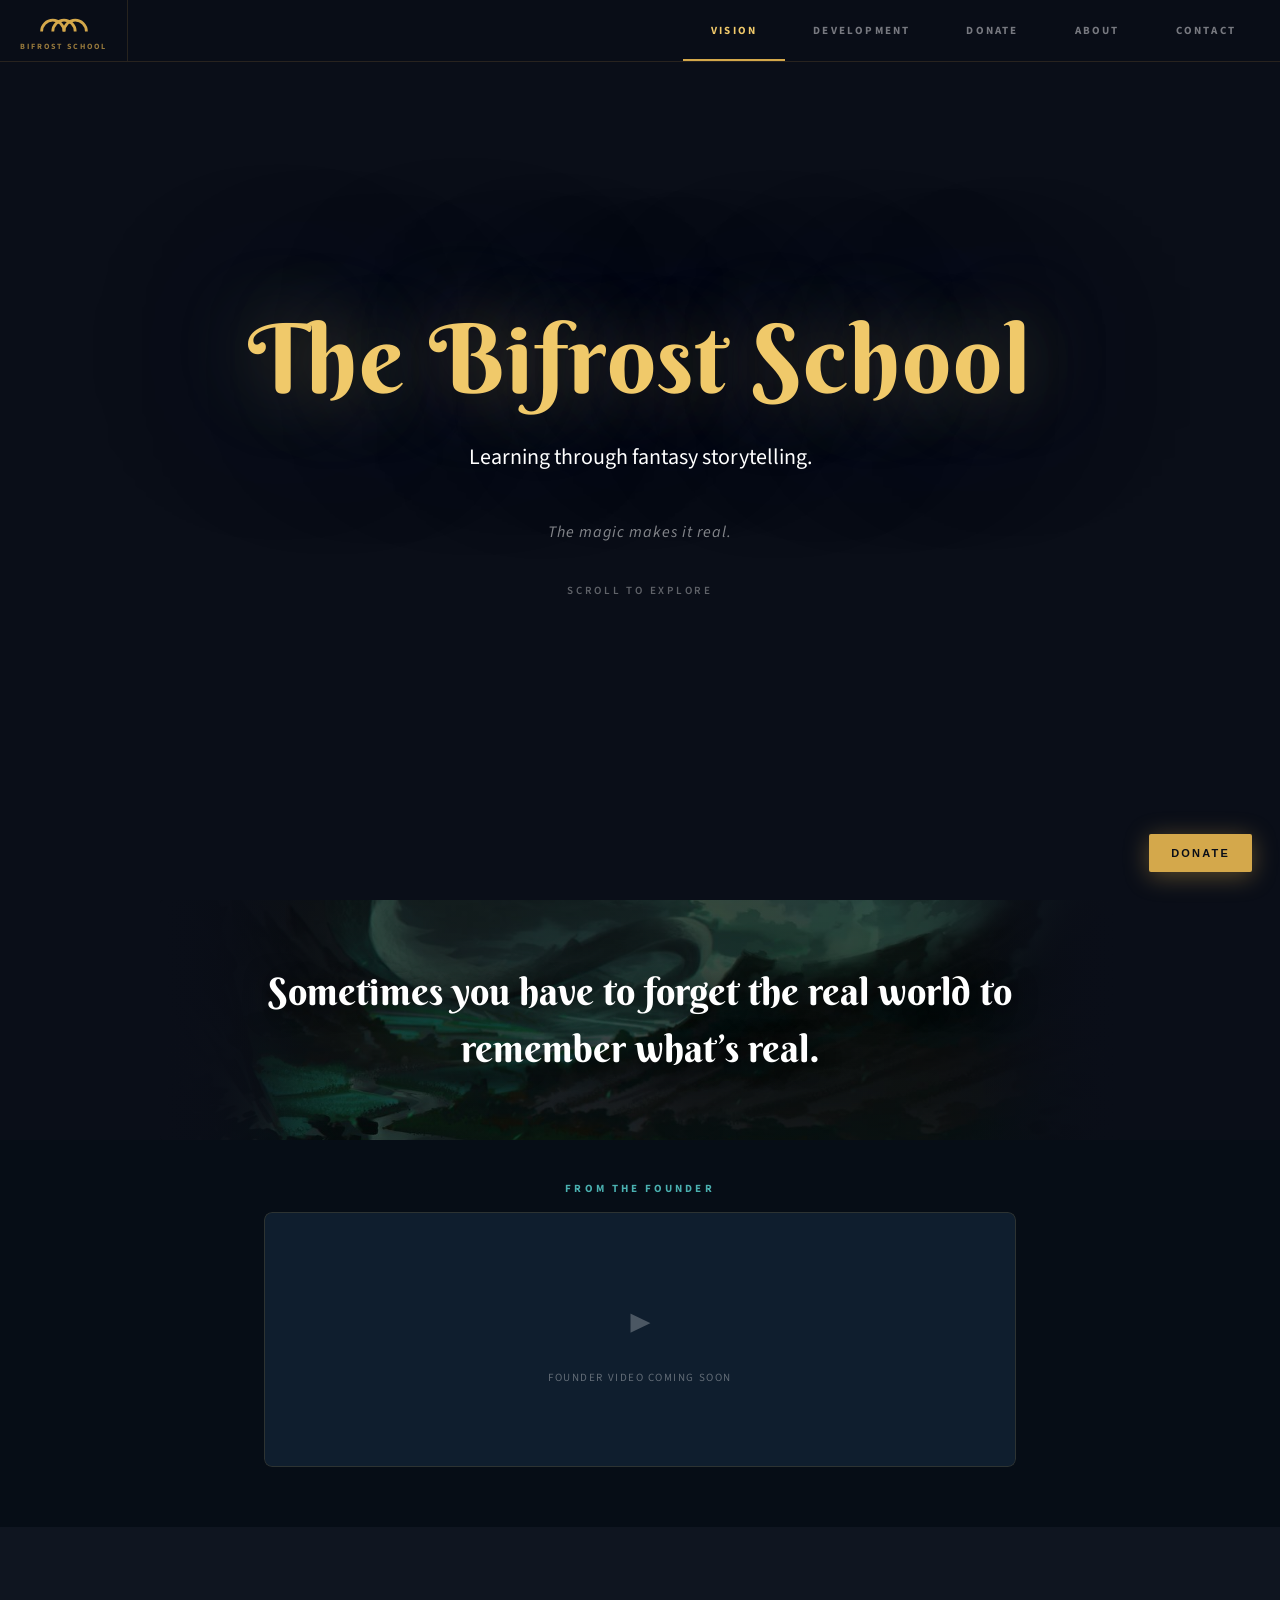
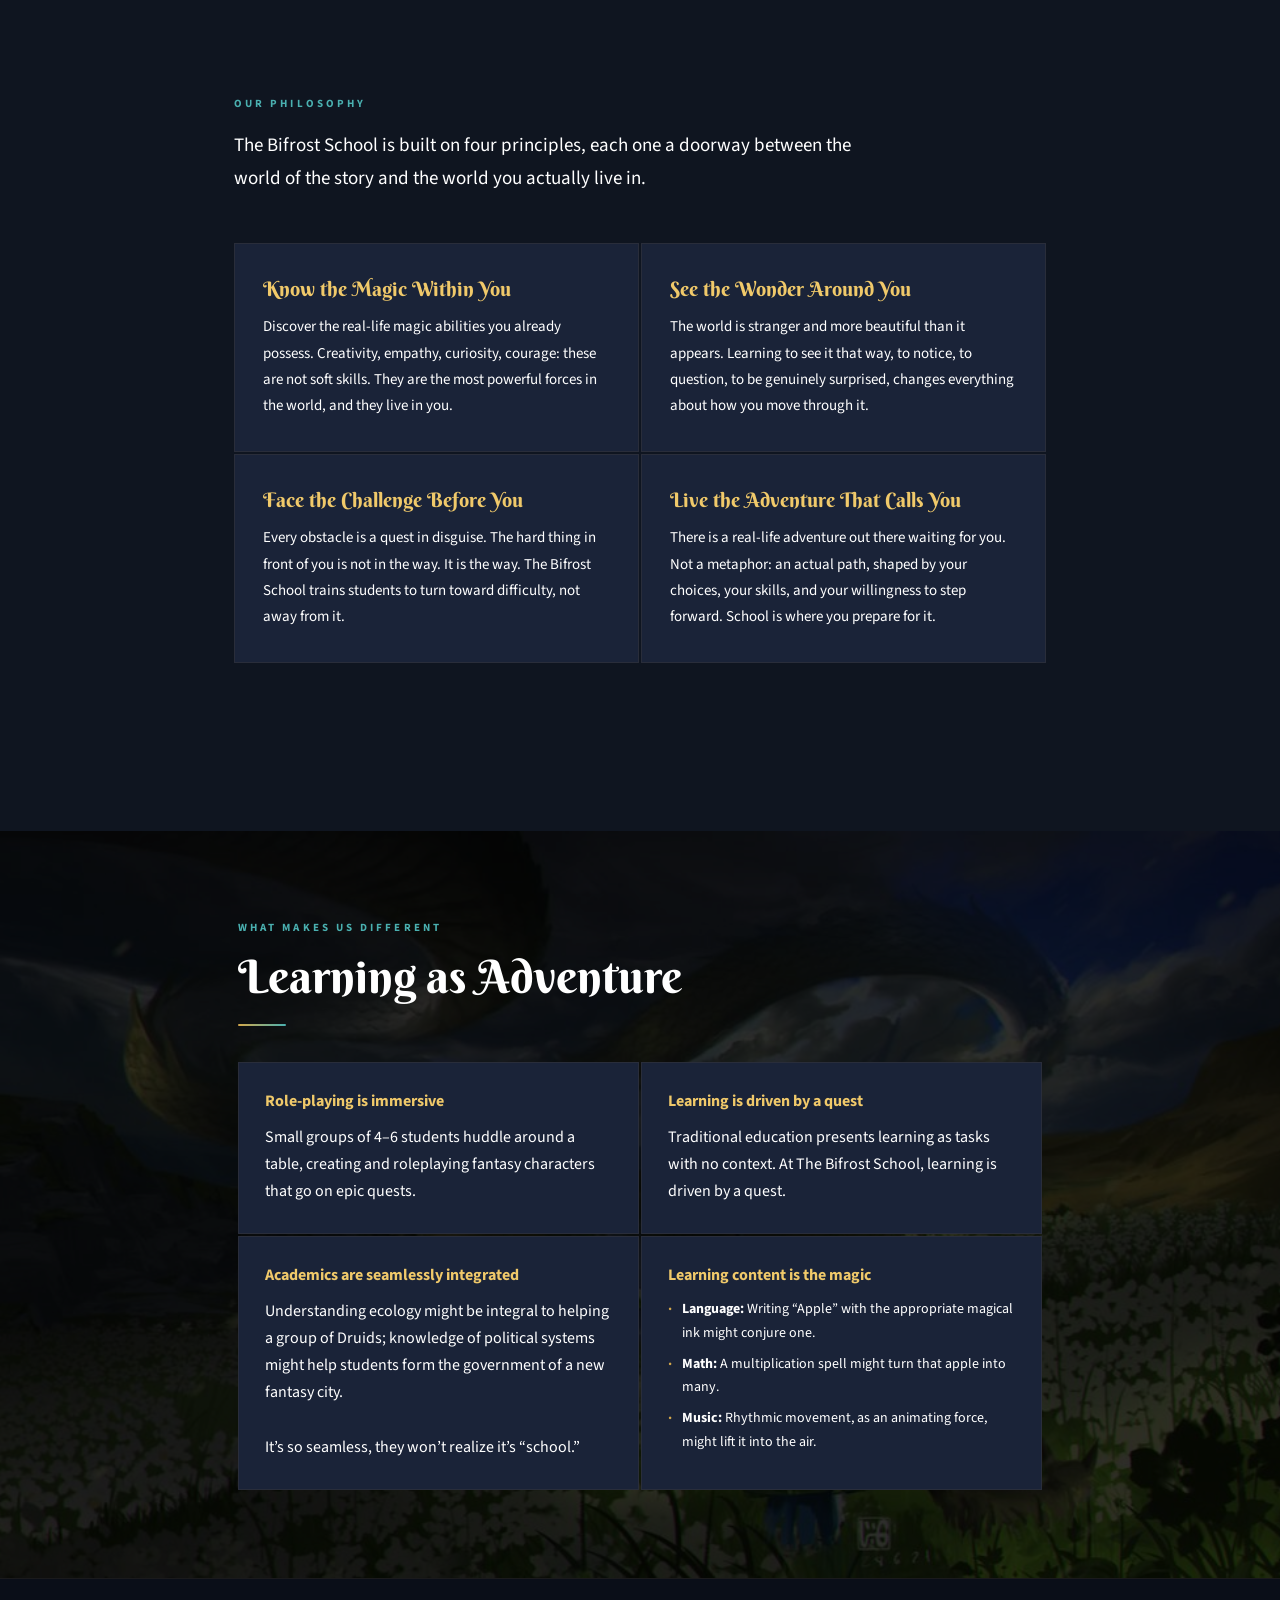
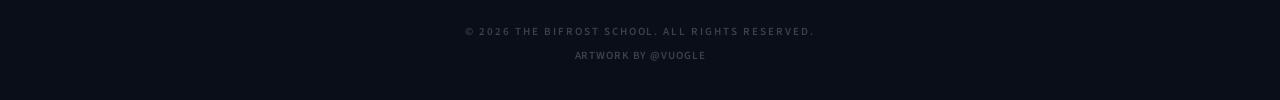
==== commit f7722c65: "Remove program section and philosophy heading, swap licensing for one-time curriculum sales Co-Autho" ====
--- a/index.html
+++ b/index.html
@@ -102,28 +102,10 @@
     </div>
   </div>
 
-  <!-- WHAT WE TEACH -->
-  <div class="section dark" style="position:relative;overflow:hidden">
-    <div style="position:absolute;inset:0;background-image:url(images/pillars-bg.jpg);background-size:cover;background-position:center 30%;filter:brightness(.18)"></div>
-    <div style="position:relative;z-index:2">
-      <div class="container">
-        <div class="reveal"><div class="eyebrow" id="d-teach-eyebrow">The Program</div></div>
-        <h2 class="section-title reveal d1" id="d-teach-title">What We Teach and How</h2>
-        <div class="rule reveal d2"></div>
-        <div class="section-body reveal d2" id="d-teach-body">
-          <p>The Bifrost School is a small-group tutoring program where English, Math, and Music come to life through tabletop RPG adventure.</p>
-          <p>Sessions run two hours, once per week, in groups of four to five students, offered both in-person and online.</p>
-        </div>
-        <div class="what-grid reveal d3" id="d-subject-cards"></div>
-      </div>
-    </div>
-  </div>
-
   <!-- PRINCIPLES (OUR PHILOSOPHY) -->
   <div class="section dark principles-section reveal">
     <div class="section-inner" style="max-width:860px;margin:0 auto;padding:80px 24px">
       <div class="eyebrow" id="d-principles-eyebrow">Our Philosophy</div>
-      <h2 class="section-title" id="d-principles-title">The bridge between the imagination<br class="desktop-br"> and the real</h2>
       <p class="section-body" id="d-principles-subtitle" style="margin-top:16px;margin-bottom:48px;color:#fff;max-width:620px"></p>
       <div class="principles-grid" id="d-principles-grid"></div>
     </div>
@@ -318,7 +300,7 @@
           <div class="form-field"><label id="d-form-email-label">Email Address</label><input type="email" id="form-email" name="email" placeholder="you@email.com" required></div>
         </div>
         <div class="form-field"><label id="d-form-interest-label">I&rsquo;m interested as a&hellip;</label>
-          <select id="form-interest" name="interest"><option value="">Select one</option><option value="donor">Donor / Supporter</option><option value="family">Family seeking enrollment</option><option value="partner">Potential partner or sponsor</option><option value="educator">Educator or curriculum licensee</option><option value="other">Other</option></select>
+          <select id="form-interest" name="interest"><option value="">Select one</option><option value="donor">Donor / Supporter</option><option value="family">Family seeking enrollment</option><option value="partner">Potential partner or sponsor</option><option value="educator">Educator interested in the curriculum</option><option value="other">Other</option></select>
         </div>
         <div class="form-field"><label id="d-form-message-label">Message</label><textarea id="form-message" name="message" required></textarea></div>
         <button type="submit" class="submit-btn"><span id="d-form-submit-text">Send Message</span></button>
--- a/styles.css
+++ b/styles.css
@@ -86,12 +86,6 @@
 
 /* ── FOUNDER VIDEO ──────────────────────────────────────────────────── */
 .founder-video-section{background:#060d16;padding:40px 0}
-
-/* ── WHAT WE TEACH GRID ─────────────────────────────────────────────── */
-.what-grid{display:grid;grid-template-columns:repeat(auto-fill,minmax(200px,1fr));gap:2px;margin-top:36px;margin-bottom:60px}
-.what-card{background:var(--bg4);padding:28px 24px;border:1px solid var(--border2)}
-.what-card .wc-title{font-size:10px;letter-spacing:.18em;text-transform:uppercase;color:var(--gold);margin-bottom:10px;font-weight:700}
-.what-card .wc-body{font-size:15px;color:#fff;line-height:1.65;font-weight:400}
 
 /* ── PRINCIPLES (OUR PHILOSOPHY) ────────────────────────────────────── */
 .principles-grid{display:grid;grid-template-columns:1fr 1fr;gap:2px}
@@ -331,7 +325,6 @@
   .wmud-body{font-size:18px}
   .wmud-list li{font-size:16px}
   .sc-body{font-size:17px}
-  .what-card .wc-body{font-size:17px}
   .milestone .mt{font-size:17px}
   .tier-desc{font-size:16px}
 
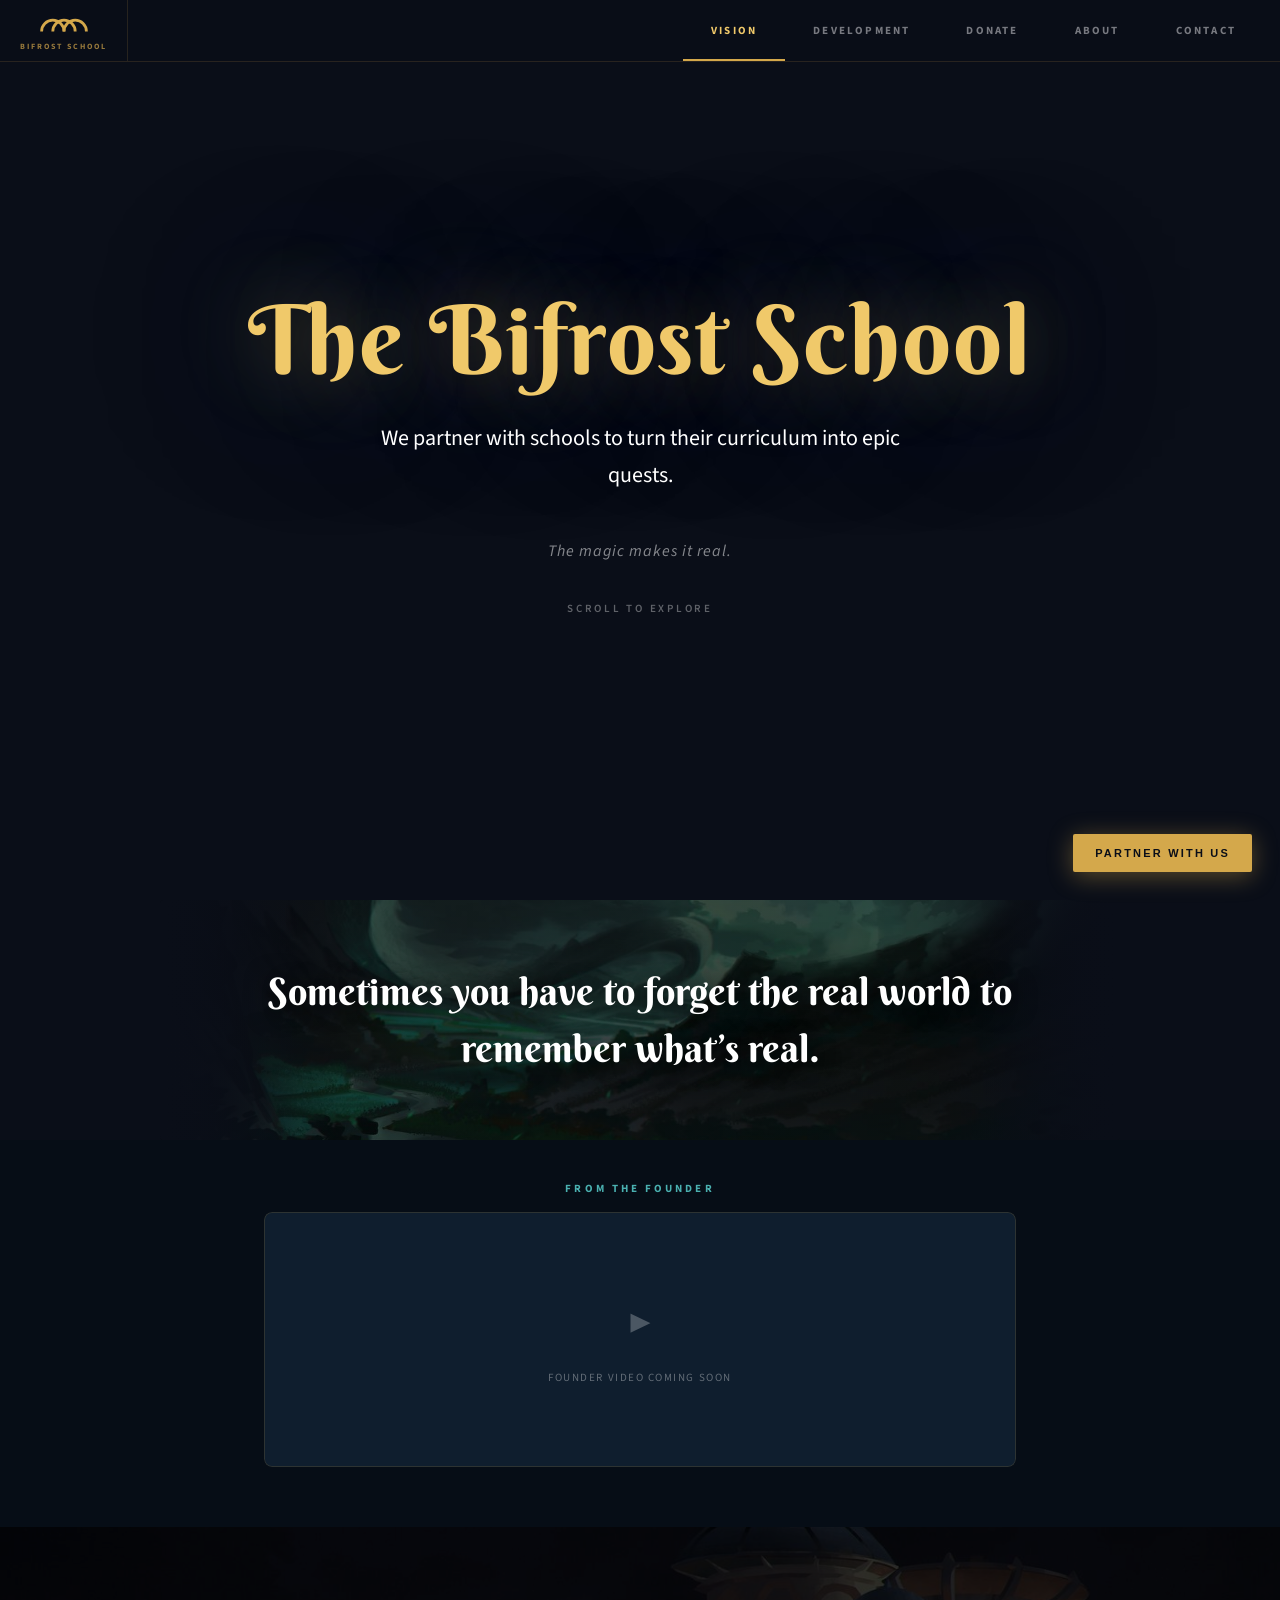
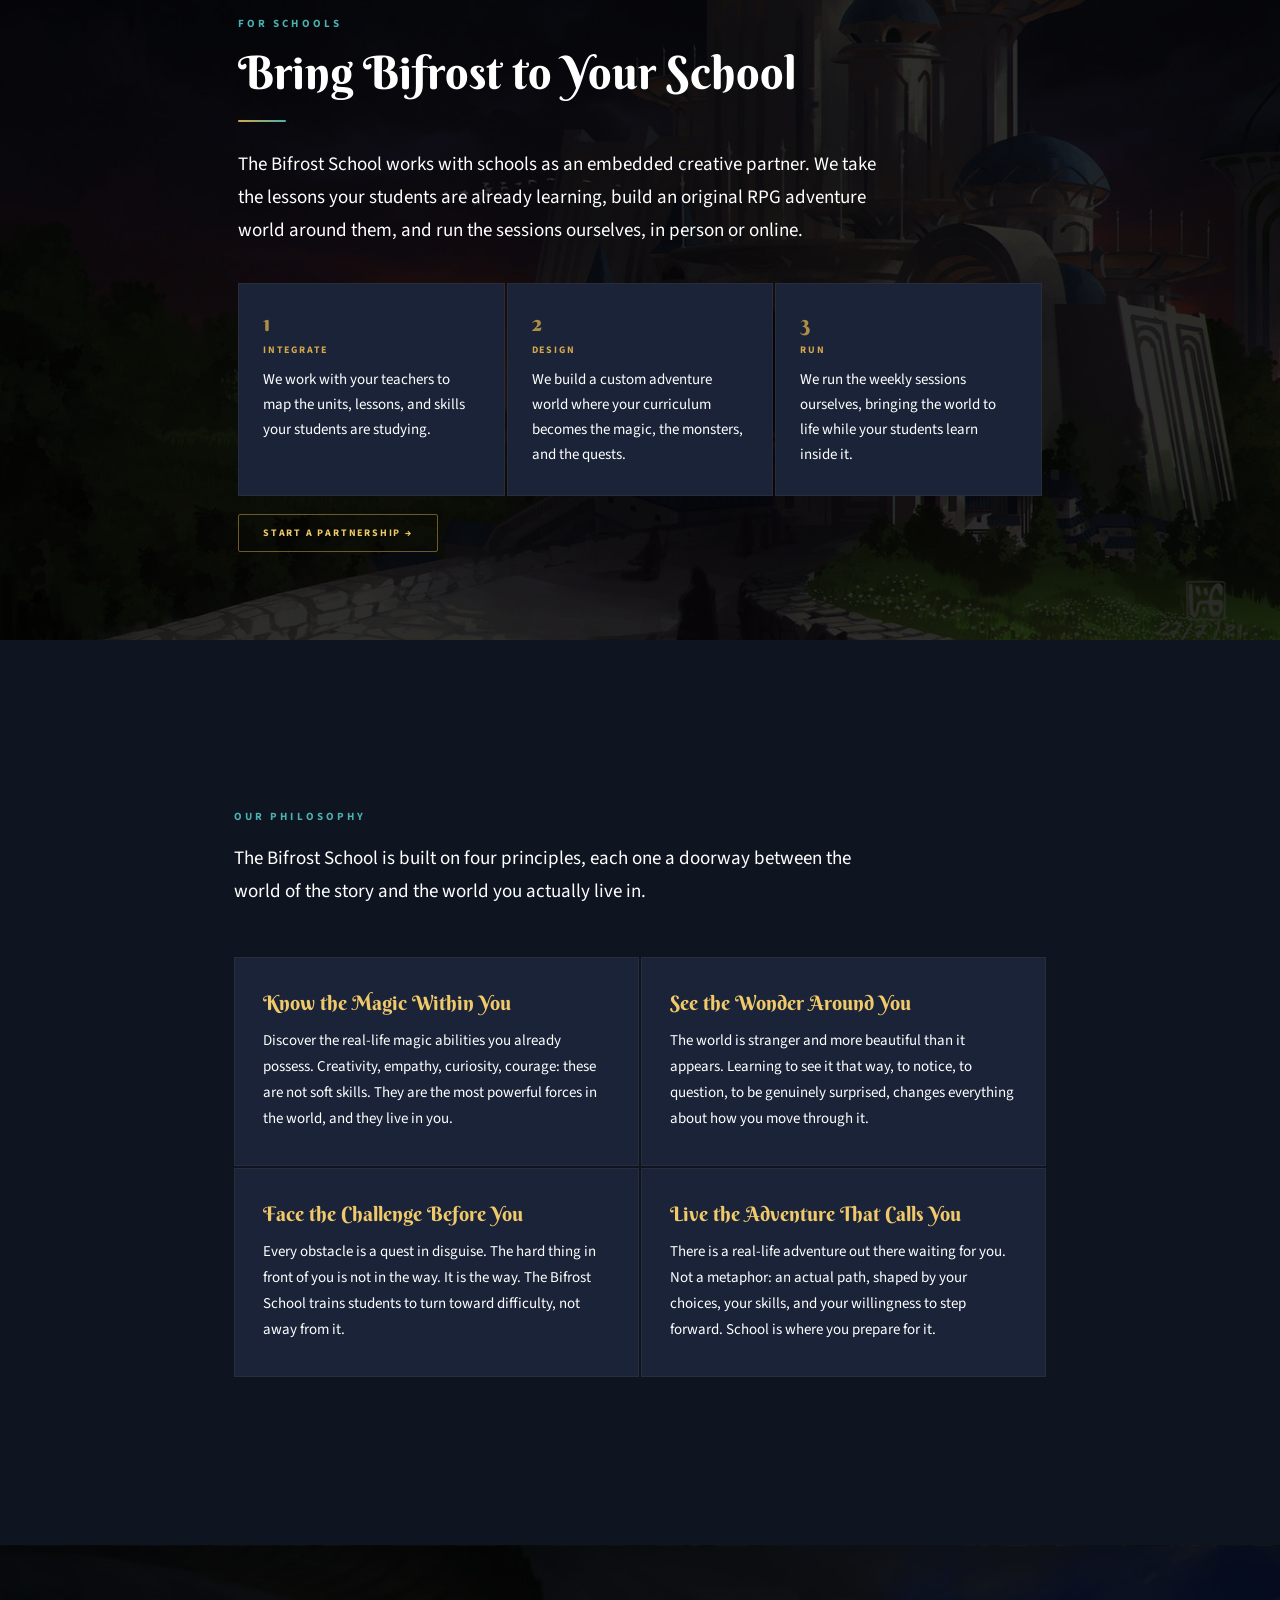
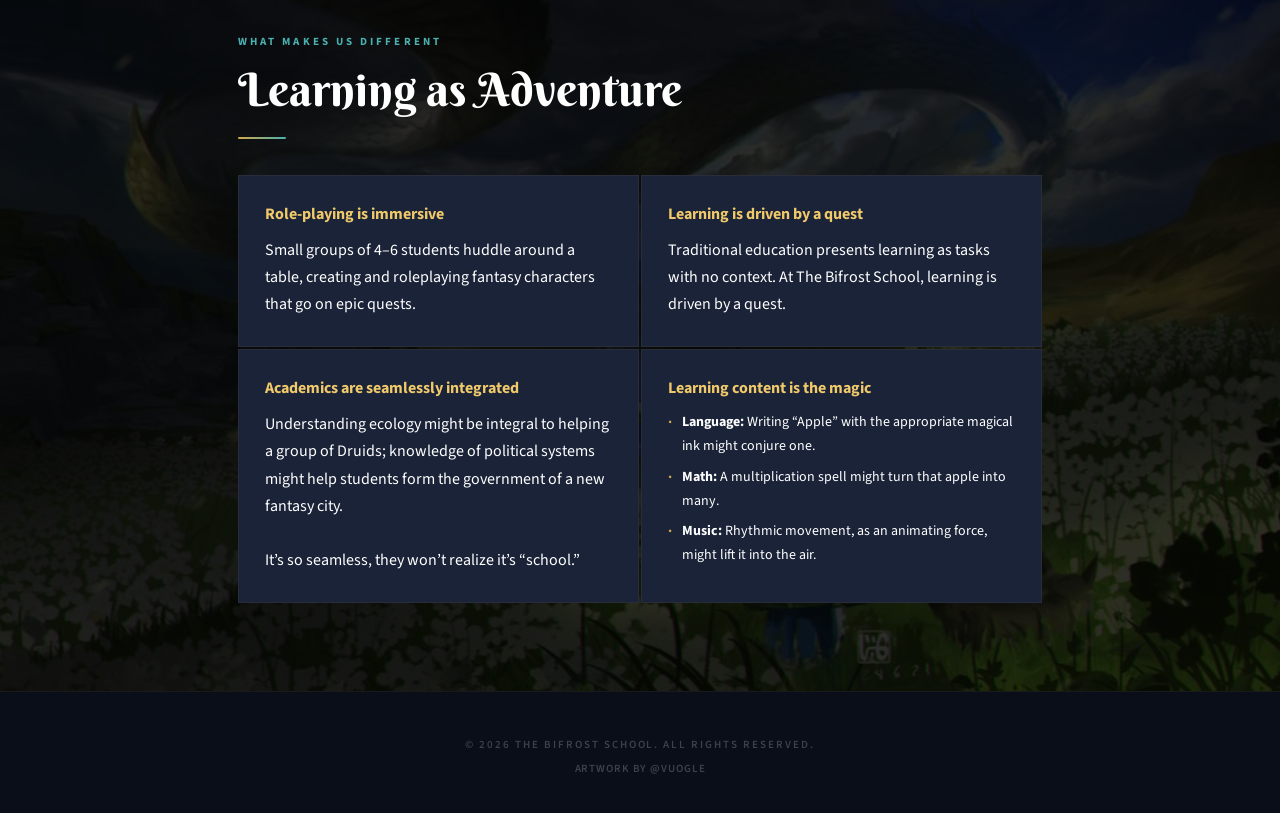
==== commit 74e03a50: "Reposition site around school partnerships Schools-first framing: new For Schools section with Integ" ====
--- a/index.html
+++ b/index.html
@@ -10,14 +10,14 @@
      ══════════════════════════════════════════════════════════════════ -->
 <meta charset="UTF-8">
 <meta name="viewport" content="width=device-width, initial-scale=1.0">
-<meta name="description" content="The Bifrost School is an RPG-driven tutoring program for homeschool and alternative education families. Students learn English, Math, and Music through immersive tabletop adventure, where every lesson is a quest.">
-<meta name="keywords" content="homeschool, homeschooling, alternative education, online school, RPG learning, tabletop learning, tutoring, small group learning, project-based learning, English tutoring, math tutoring, music education, homeschool co-op, microschool, unschooling, secular homeschool, online tutoring, immersive education">
-<meta property="og:title" content="The Bifrost School — RPG-Driven Learning for Homeschool Families">
-<meta property="og:description" content="Small-group tutoring where English, Math, and Music are taught through tabletop RPG adventure. In-person and online cohorts available.">
+<meta name="description" content="The Bifrost School partners with schools to design RPG learning experiences built around their curriculum, and runs the sessions. Immersive tabletop adventure where every lesson is a quest.">
+<meta name="keywords" content="school partnerships, RPG learning, tabletop learning, game-based learning, curriculum design, educational consultant, homeschool, alternative education, microschool, homeschool co-op, small group learning, project-based learning, immersive education">
+<meta property="og:title" content="The Bifrost School — RPG Learning Experiences for Schools">
+<meta property="og:description" content="We partner with schools to turn their curriculum into tabletop RPG adventure, and we run the sessions. In-person and online.">
 <meta property="og:type" content="website">
 <meta name="twitter:card" content="summary_large_image">
 <meta name="twitter:title" content="The Bifrost School">
-<meta name="twitter:description" content="Where every lesson is a quest. RPG-driven tutoring for homeschool and alternative education families.">
+<meta name="twitter:description" content="Where every lesson is a quest. RPG learning experiences designed around your school's curriculum.">
 <link rel="canonical" href="https://bifrostschool.com">
 <link rel="icon" type="image/svg+xml" href="data:image/svg+xml,%3Csvg xmlns='http://www.w3.org/2000/svg' viewBox='0 0 120 36'%3E%3Cpath d='M 4 34 A 28 28 0 0 1 60 34' fill='none' stroke='%23d4a84b' stroke-width='7'/%3E%3Cpath d='M 32 34 A 28 28 0 0 1 88 34' fill='none' stroke='%23d4a84b' stroke-width='7'/%3E%3Cpath d='M 60 34 A 28 28 0 0 1 116 34' fill='none' stroke='%23d4a84b' stroke-width='7'/%3E%3C/svg%3E">
 <title>The Bifrost School</title>
@@ -26,8 +26,8 @@
 </head>
 <body>
 
-<!-- FLOATING DONATE -->
-<button onclick="switchTab('donate')" class="float-donate" id="float-donate-btn">Donate</button>
+<!-- FLOATING CTA -->
+<button onclick="switchTab('contact')" class="float-donate" id="float-cta-btn">Partner With Us</button>
 
 <!-- TAB NAV -->
 <nav class="tab-nav">
@@ -102,6 +102,21 @@
     </div>
   </div>
 
+  <!-- FOR SCHOOLS -->
+  <div class="section dark" style="position:relative;overflow:hidden">
+    <div style="position:absolute;inset:0;background-image:url(images/pillars-bg.jpg);background-size:cover;background-position:center 30%;filter:brightness(.18)"></div>
+    <div style="position:relative;z-index:2">
+      <div class="container">
+        <div class="reveal"><div class="eyebrow" id="d-forschools-eyebrow">For Schools</div></div>
+        <h2 class="section-title reveal d1" id="d-forschools-title">Bring Bifrost to Your School</h2>
+        <div class="rule reveal d2"></div>
+        <p class="section-body reveal d2" id="d-forschools-body"></p>
+        <div class="steps-grid reveal d3" id="d-forschools-steps"></div>
+        <div class="reveal d4"><button class="see-plan-btn" onclick="switchTab('contact')"><span id="d-forschools-cta">Start a Partnership</span> &rarr;</button></div>
+      </div>
+    </div>
+  </div>
+
   <!-- PRINCIPLES (OUR PHILOSOPHY) -->
   <div class="section dark principles-section reveal">
     <div class="section-inner" style="max-width:860px;margin:0 auto;padding:80px 24px">
@@ -300,7 +315,7 @@
           <div class="form-field"><label id="d-form-email-label">Email Address</label><input type="email" id="form-email" name="email" placeholder="you@email.com" required></div>
         </div>
         <div class="form-field"><label id="d-form-interest-label">I&rsquo;m interested as a&hellip;</label>
-          <select id="form-interest" name="interest"><option value="">Select one</option><option value="donor">Donor / Supporter</option><option value="family">Family seeking enrollment</option><option value="partner">Potential partner or sponsor</option><option value="educator">Educator interested in the curriculum</option><option value="other">Other</option></select>
+          <select id="form-interest" name="interest"><option value="">Select one</option><option value="school">School interested in partnering</option><option value="donor">Donor / Supporter</option><option value="family">Family seeking enrollment</option><option value="educator">Educator interested in the curriculum</option><option value="other">Other</option></select>
         </div>
         <div class="form-field"><label id="d-form-message-label">Message</label><textarea id="form-message" name="message" required></textarea></div>
         <button type="submit" class="submit-btn"><span id="d-form-submit-text">Send Message</span></button>
--- a/styles.css
+++ b/styles.css
@@ -87,6 +87,14 @@
 /* ── FOUNDER VIDEO ──────────────────────────────────────────────────── */
 .founder-video-section{background:#060d16;padding:40px 0}
 
+/* ── FOR SCHOOLS (PARTNERSHIP STEPS) ────────────────────────────────── */
+.steps-grid{display:grid;grid-template-columns:repeat(3,1fr);gap:2px;margin-top:36px}
+@media(max-width:640px){.steps-grid{grid-template-columns:1fr}}
+.step-card{background:var(--bg4);border:1px solid var(--border2);padding:28px 24px}
+.step-num{font-family:'Berkshire Swash',serif;font-size:22px;color:var(--gold);opacity:.8;margin-bottom:8px;line-height:1}
+.step-title{font-size:10px;letter-spacing:.18em;text-transform:uppercase;color:var(--gold);margin-bottom:10px;font-weight:700}
+.step-body{font-size:15px;color:#fff;line-height:1.65}
+
 /* ── PRINCIPLES (OUR PHILOSOPHY) ────────────────────────────────────── */
 .principles-grid{display:grid;grid-template-columns:1fr 1fr;gap:2px}
 .principle-card{background:var(--bg4);border:1px solid var(--border2);padding:32px 28px}
@@ -113,11 +121,14 @@
 .stream-card.s2::before{background:var(--teal3)}
 .stream-card.s3::before{background:var(--blue3)}
 .stream-card.s4::before{background:var(--green)}
+.stream-card.s5::before{background:var(--gold3)}
+.sc-wide{grid-column:1/-1}
 .sc-label{font-size:10px;letter-spacing:.2em;text-transform:uppercase;margin-bottom:10px;font-weight:700}
 .stream-card.s1 .sc-label{color:var(--gold2)}
 .stream-card.s2 .sc-label{color:var(--teal3)}
 .stream-card.s3 .sc-label{color:var(--blue3)}
 .stream-card.s4 .sc-label{color:var(--green)}
+.stream-card.s5 .sc-label{color:var(--gold3)}
 .sc-body{font-size:15px;color:#fff;line-height:1.65;font-weight:400}
 
 /* ── FUNDING NEED ───────────────────────────────────────────────────── */
@@ -162,7 +173,7 @@
 .yr-art-band-note{font-size:14px;color:rgba(255,255,255,.65);margin-top:6px;font-weight:400;line-height:1.6;max-width:600px}
 
 /* YEAR METRICS */
-.yr-metrics{display:grid;grid-template-columns:1fr 1fr 1fr;gap:2px;margin:0 0 22px}
+.yr-metrics{display:grid;grid-template-columns:repeat(4,1fr);gap:2px;margin:0 0 22px}
 .yr-metric{background:var(--bg4);border:1px solid var(--border2);padding:18px 16px;text-align:center}
 .yr-metric .mv{font-size:clamp(15px,1.9vw,21px);font-weight:700;display:block;margin-bottom:4px;color:#fff}
 .yr-metric .mv.green{color:var(--green)}.yr-metric .mv.red{color:var(--red)}.yr-metric .mv.gold{color:var(--gold2)}.yr-metric .mv.blue{color:var(--blue3)}.yr-metric .mv.teal{color:var(--teal3)}
@@ -181,7 +192,7 @@
 .fg-break-even{font-size:12px;letter-spacing:.15em;text-transform:uppercase;color:var(--green);font-weight:700;padding:12px 0}
 
 /* YEAR MILESTONE GRID */
-.milestone-grid{display:grid;grid-template-columns:1fr 1fr 1fr;gap:12px}
+.milestone-grid{display:grid;grid-template-columns:1fr 1fr;gap:12px}
 @media(max-width:680px){.milestone-grid{grid-template-columns:1fr}}
 .milestone{padding:16px 18px;background:var(--bg4);border:1px solid var(--border2)}
 .milestone .mt{font-size:15px;color:#fff;line-height:1.6;font-weight:400}
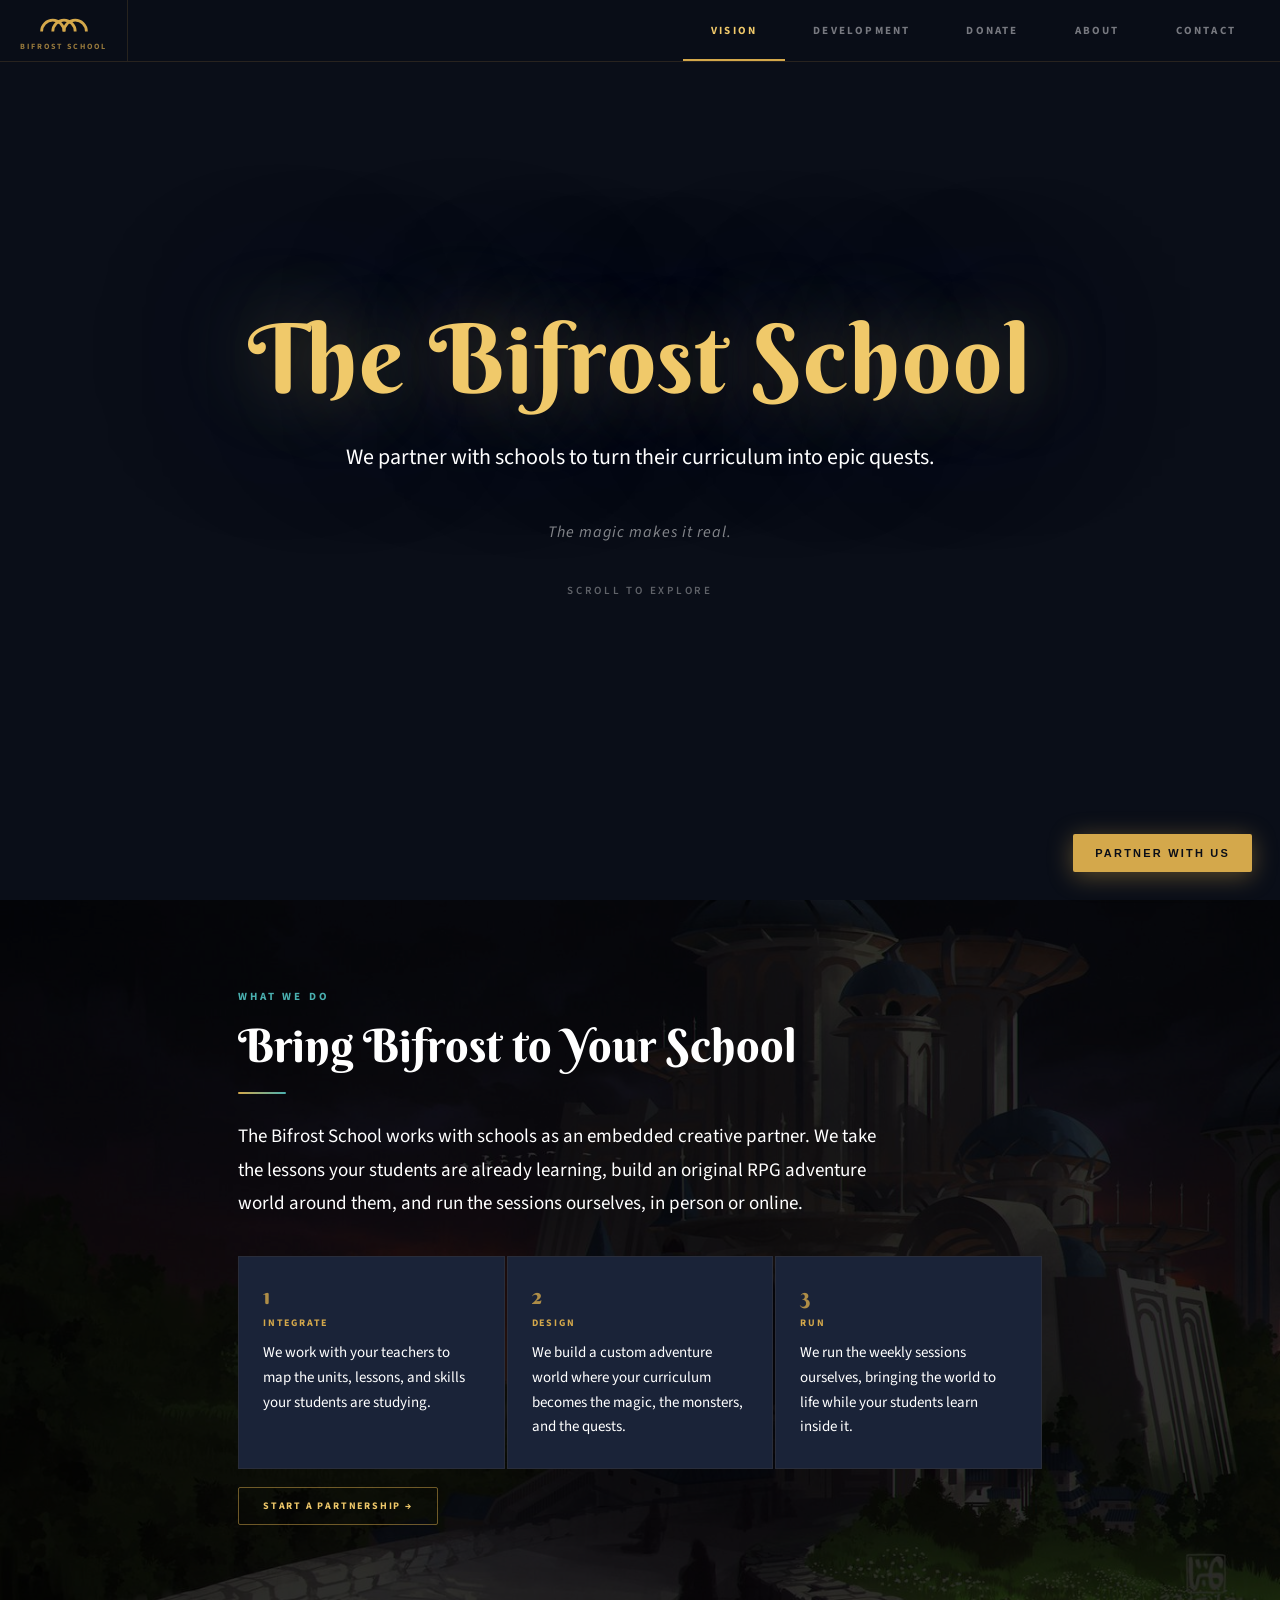
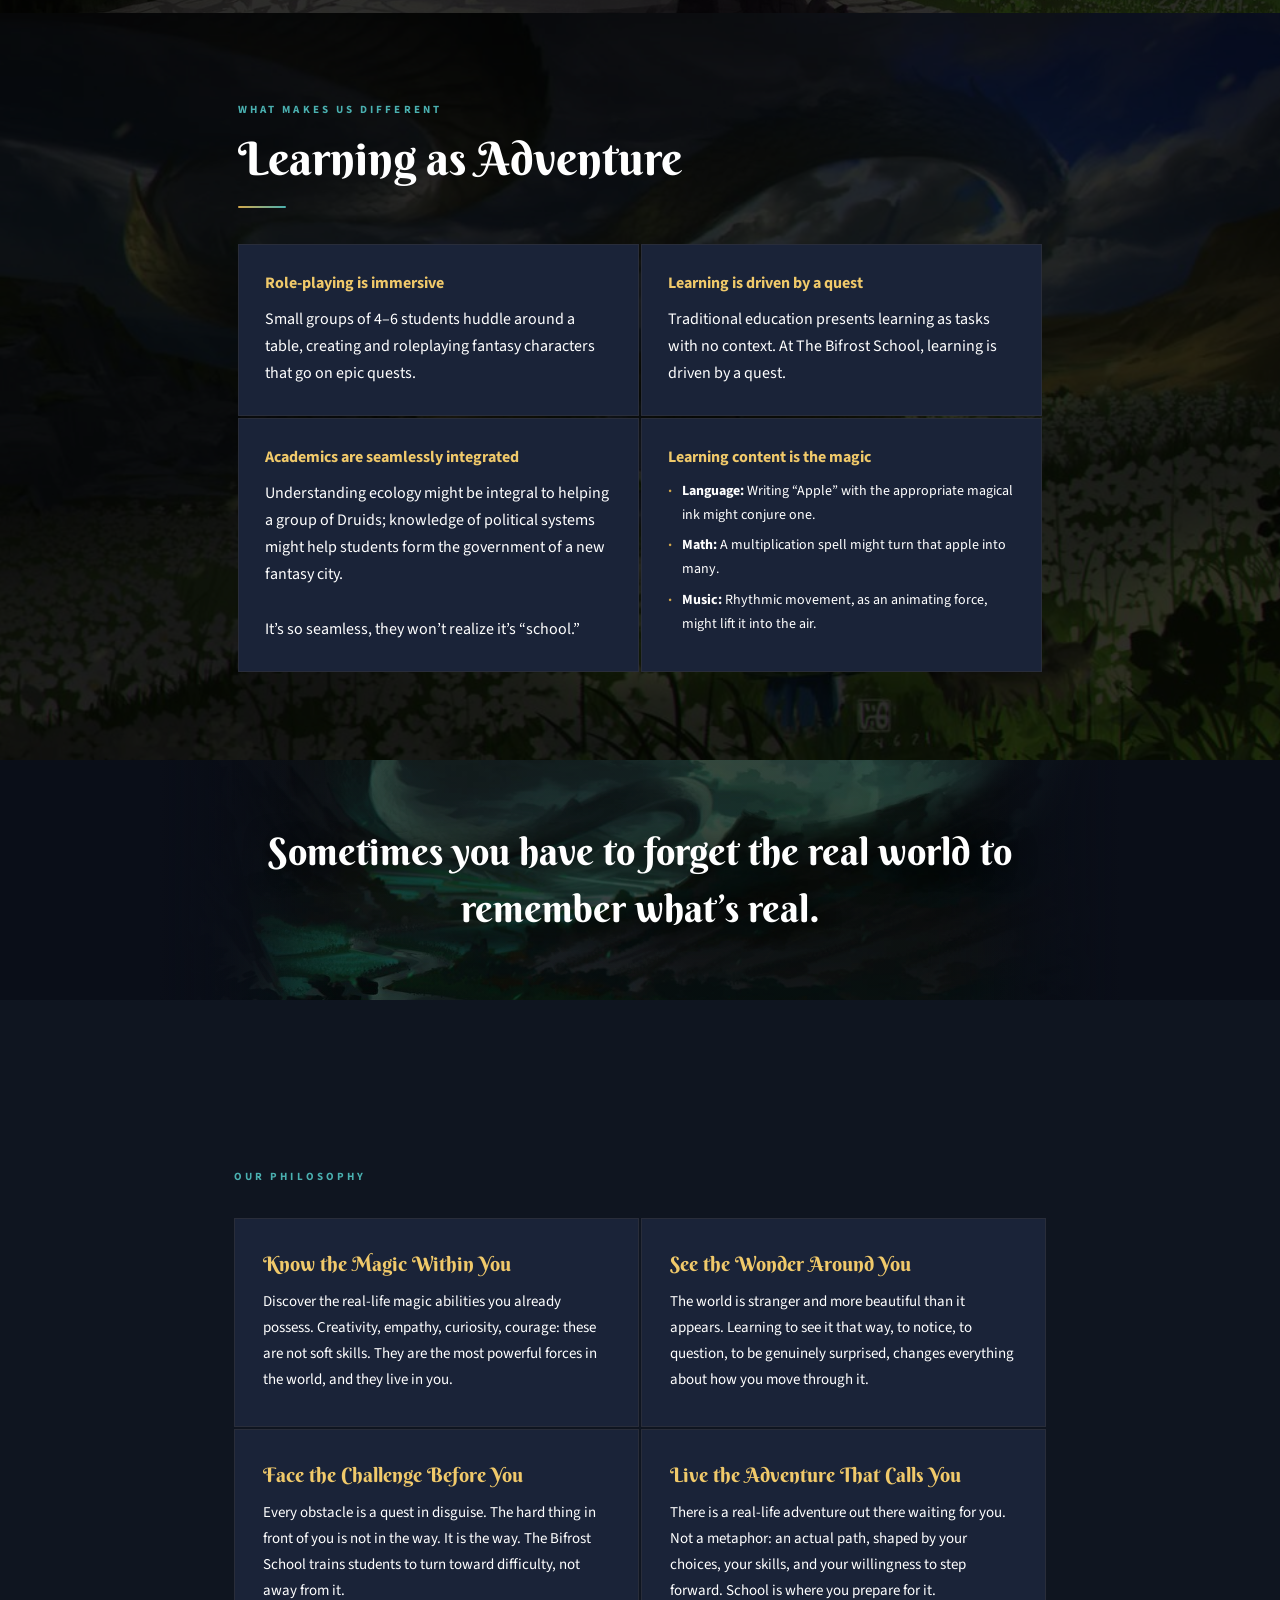
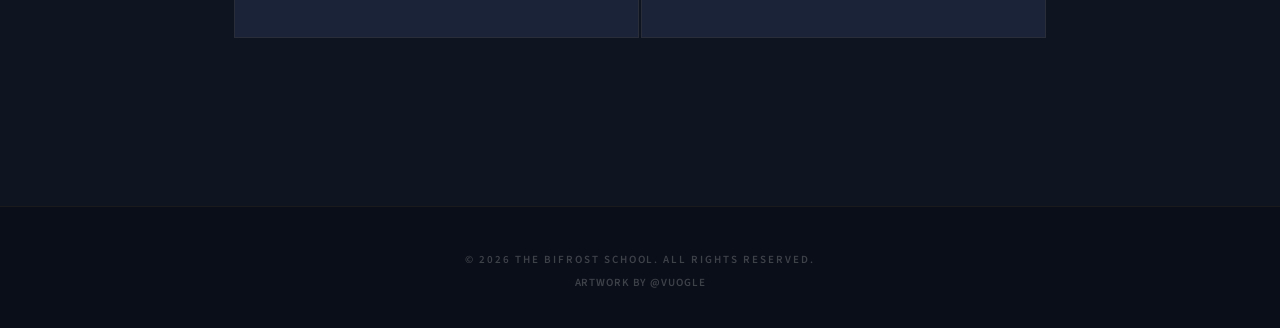
==== commit 28b6f838: "Reorder vision page sections, remove founder video, simplify philosophy Removes founder video sectio" ====
--- a/index.html
+++ b/index.html
@@ -75,33 +75,6 @@
     </div>
   </div>
 
-  <!-- MISSION QUOTE -->
-  <div class="mission reveal" style="background:#0a0e18;padding:0">
-    <div class="mission-img-wrap">
-      <img id="d-mission-art" src="images/mission-art.jpg" alt="" class="mission-img">
-      <div class="mission-overlay">
-        <blockquote id="d-mission-quote">Learning doesn&rsquo;t have to feel like a dungeon. At The Bifrost School, it feels like a quest.</blockquote>
-      </div>
-    </div>
-  </div>
-
-  <!-- FOUNDER VIDEO -->
-  <div class="founder-video-section reveal" id="founder-video-section">
-    <div class="section-inner" style="max-width:800px;text-align:center;padding:0 24px;margin:0 auto">
-      <div class="eyebrow" id="d-founder-video-eyebrow">From the Founder</div>
-      <div style="position:relative;border-radius:8px;overflow:hidden">
-        <video id="founder-video" controls playsinline style="width:100%;border-radius:8px;background:#000;display:none">
-          <source id="founder-video-src" src="" type="video/mp4">
-        </video>
-        <div id="founder-video-placeholder" style="background:#0f1e2e;border-radius:8px;padding:80px 40px;border:1px solid var(--border);text-align:center;display:flex;flex-direction:column;align-items:center;justify-content:center">
-          <div style="font-size:40px;opacity:.25;margin-bottom:12px">&#9654;</div>
-          <div style="font-size:11px;letter-spacing:.14em;text-transform:uppercase;color:rgba(255,255,255,.35)">Founder video coming soon</div>
-        </div>
-      </div>
-      <p id="d-founder-video-caption" style="margin-top:20px;color:rgba(255,255,255,.55);font-size:15px;line-height:1.6"></p>
-    </div>
-  </div>
-
   <!-- FOR SCHOOLS -->
   <div class="section dark" style="position:relative;overflow:hidden">
     <div style="position:absolute;inset:0;background-image:url(images/pillars-bg.jpg);background-size:cover;background-position:center 30%;filter:brightness(.18)"></div>
@@ -117,15 +90,6 @@
     </div>
   </div>
 
-  <!-- PRINCIPLES (OUR PHILOSOPHY) -->
-  <div class="section dark principles-section reveal">
-    <div class="section-inner" style="max-width:860px;margin:0 auto;padding:80px 24px">
-      <div class="eyebrow" id="d-principles-eyebrow">Our Philosophy</div>
-      <p class="section-body" id="d-principles-subtitle" style="margin-top:16px;margin-bottom:48px;color:#fff;max-width:620px"></p>
-      <div class="principles-grid" id="d-principles-grid"></div>
-    </div>
-  </div>
-
   <!-- WHAT MAKES US DIFFERENT -->
   <div class="section" style="position:relative;overflow:hidden">
     <div style="position:absolute;inset:0;background-image:url(images/section-bg.jpg);background-size:cover;background-position:70% center;filter:brightness(.18)"></div>
@@ -134,6 +98,24 @@
       <h2 class="section-title reveal d1">Learning as Adventure</h2>
       <div class="rule reveal d2"></div>
       <div class="wmud-grid reveal d3" id="d-wmud-grid"></div>
+    </div>
+  </div>
+
+  <!-- MISSION QUOTE -->
+  <div class="mission reveal" style="background:#0a0e18;padding:0">
+    <div class="mission-img-wrap">
+      <img id="d-mission-art" src="images/mission-art.jpg" alt="" class="mission-img">
+      <div class="mission-overlay">
+        <blockquote id="d-mission-quote">Learning doesn&rsquo;t have to feel like a dungeon. At The Bifrost School, it feels like a quest.</blockquote>
+      </div>
+    </div>
+  </div>
+
+  <!-- PRINCIPLES (OUR PHILOSOPHY) -->
+  <div class="section dark principles-section reveal">
+    <div class="section-inner" style="max-width:860px;margin:0 auto;padding:80px 24px">
+      <div class="eyebrow" id="d-principles-eyebrow">Our Philosophy</div>
+      <div class="principles-grid" id="d-principles-grid" style="margin-top:32px"></div>
     </div>
   </div>
 
@@ -315,7 +297,7 @@
           <div class="form-field"><label id="d-form-email-label">Email Address</label><input type="email" id="form-email" name="email" placeholder="you@email.com" required></div>
         </div>
         <div class="form-field"><label id="d-form-interest-label">I&rsquo;m interested as a&hellip;</label>
-          <select id="form-interest" name="interest"><option value="">Select one</option><option value="school">School interested in partnering</option><option value="donor">Donor / Supporter</option><option value="family">Family seeking enrollment</option><option value="educator">Educator interested in the curriculum</option><option value="other">Other</option></select>
+          <select id="form-interest" name="interest"><option value="">Select one</option><option value="school">School interested in partnering</option><option value="donor">Donor / Supporter</option><option value="family">Family interested in the program</option><option value="educator">Educator interested in the curriculum</option><option value="other">Other</option></select>
         </div>
         <div class="form-field"><label id="d-form-message-label">Message</label><textarea id="form-message" name="message" required></textarea></div>
         <button type="submit" class="submit-btn"><span id="d-form-submit-text">Send Message</span></button>
--- a/styles.css
+++ b/styles.css
@@ -69,7 +69,8 @@
 .hero-overlay{position:absolute;inset:0;background:linear-gradient(180deg,rgba(10,14,24,.6) 0%,rgba(10,14,24,.35) 45%,rgba(10,14,24,.88) 80%,rgba(10,14,24,1) 100%);z-index:1;pointer-events:none}
 .hero-content{position:relative;z-index:2}
 .hero h1{font-family:'Berkshire Swash',serif;font-weight:normal;font-size:clamp(42px,9vw,96px);color:var(--gold2);letter-spacing:.02em;line-height:1.0;margin-bottom:32px;text-shadow:0 0 80px rgba(212,168,75,.4),0 0 160px rgba(42,74,138,.5)}
-.hero-lede{font-size:clamp(17px,2.2vw,22px);font-weight:400;color:#fff;max-width:560px;margin:0 auto 44px;line-height:1.7}
+.hero-lede{font-size:clamp(14px,2.2vw,22px);font-weight:400;color:#fff;max-width:90vw;margin:0 auto 44px;line-height:1.7;white-space:nowrap}
+@media(max-width:640px){.hero-lede{white-space:normal;max-width:400px}}
 .hero-tagline{font-size:clamp(13px,1.4vw,16px);color:rgba(255,255,255,.5);margin-top:6px;letter-spacing:.06em;font-style:italic}
 .scroll-cue{font-size:11px;letter-spacing:.25em;text-transform:uppercase;color:rgba(255,255,255,.35);animation:bob 2.5s ease-in-out infinite;font-weight:600}
 @keyframes bob{0%,100%{transform:translateY(0)}50%{transform:translateY(6px)}}
@@ -83,9 +84,6 @@
 .mission-img-wrap::after{right:0;background:linear-gradient(270deg,var(--bg),transparent)}
 .mission-overlay{position:absolute;inset:0;display:flex;flex-direction:column;align-items:center;justify-content:center;text-align:center;padding:40px 80px;z-index:3;background:linear-gradient(90deg,#0a0e18 0%,rgba(10,14,24,.15) 20%,rgba(10,14,24,.15) 80%,#0a0e18 100%)}
 .mission blockquote{font-family:'Berkshire Swash',serif;font-weight:normal;font-size:clamp(26px,5vw,38px);color:#fff;max-width:760px;line-height:1.5;text-shadow:0 2px 24px rgba(0,0,0,.95)}
-
-/* ── FOUNDER VIDEO ──────────────────────────────────────────────────── */
-.founder-video-section{background:#060d16;padding:40px 0}
 
 /* ── FOR SCHOOLS (PARTNERSHIP STEPS) ────────────────────────────────── */
 .steps-grid{display:grid;grid-template-columns:repeat(3,1fr);gap:2px;margin-top:36px}
@@ -173,7 +171,7 @@
 .yr-art-band-note{font-size:14px;color:rgba(255,255,255,.65);margin-top:6px;font-weight:400;line-height:1.6;max-width:600px}
 
 /* YEAR METRICS */
-.yr-metrics{display:grid;grid-template-columns:repeat(4,1fr);gap:2px;margin:0 0 22px}
+.yr-metrics{display:grid;grid-template-columns:repeat(3,1fr);gap:2px;margin:0 0 22px}
 .yr-metric{background:var(--bg4);border:1px solid var(--border2);padding:18px 16px;text-align:center}
 .yr-metric .mv{font-size:clamp(15px,1.9vw,21px);font-weight:700;display:block;margin-bottom:4px;color:#fff}
 .yr-metric .mv.green{color:var(--green)}.yr-metric .mv.red{color:var(--red)}.yr-metric .mv.gold{color:var(--gold2)}.yr-metric .mv.blue{color:var(--blue3)}.yr-metric .mv.teal{color:var(--teal3)}
@@ -192,7 +190,7 @@
 .fg-break-even{font-size:12px;letter-spacing:.15em;text-transform:uppercase;color:var(--green);font-weight:700;padding:12px 0}
 
 /* YEAR MILESTONE GRID */
-.milestone-grid{display:grid;grid-template-columns:1fr 1fr;gap:12px}
+.milestone-grid{display:grid;grid-template-columns:1fr 1fr 1fr;gap:12px}
 @media(max-width:680px){.milestone-grid{grid-template-columns:1fr}}
 .milestone{padding:16px 18px;background:var(--bg4);border:1px solid var(--border2)}
 .milestone .mt{font-size:15px;color:#fff;line-height:1.6;font-weight:400}
@@ -353,7 +351,6 @@
   .yr-metrics{grid-template-columns:1fr !important}
   .principles-grid{grid-template-columns:1fr}
   .advisors-grid{grid-template-columns:1fr}
-  .founder-video-section .section-inner{padding:0 16px !important}
 }
 
 /* ── SCROLLBAR ──────────────────────────────────────────────────────── */
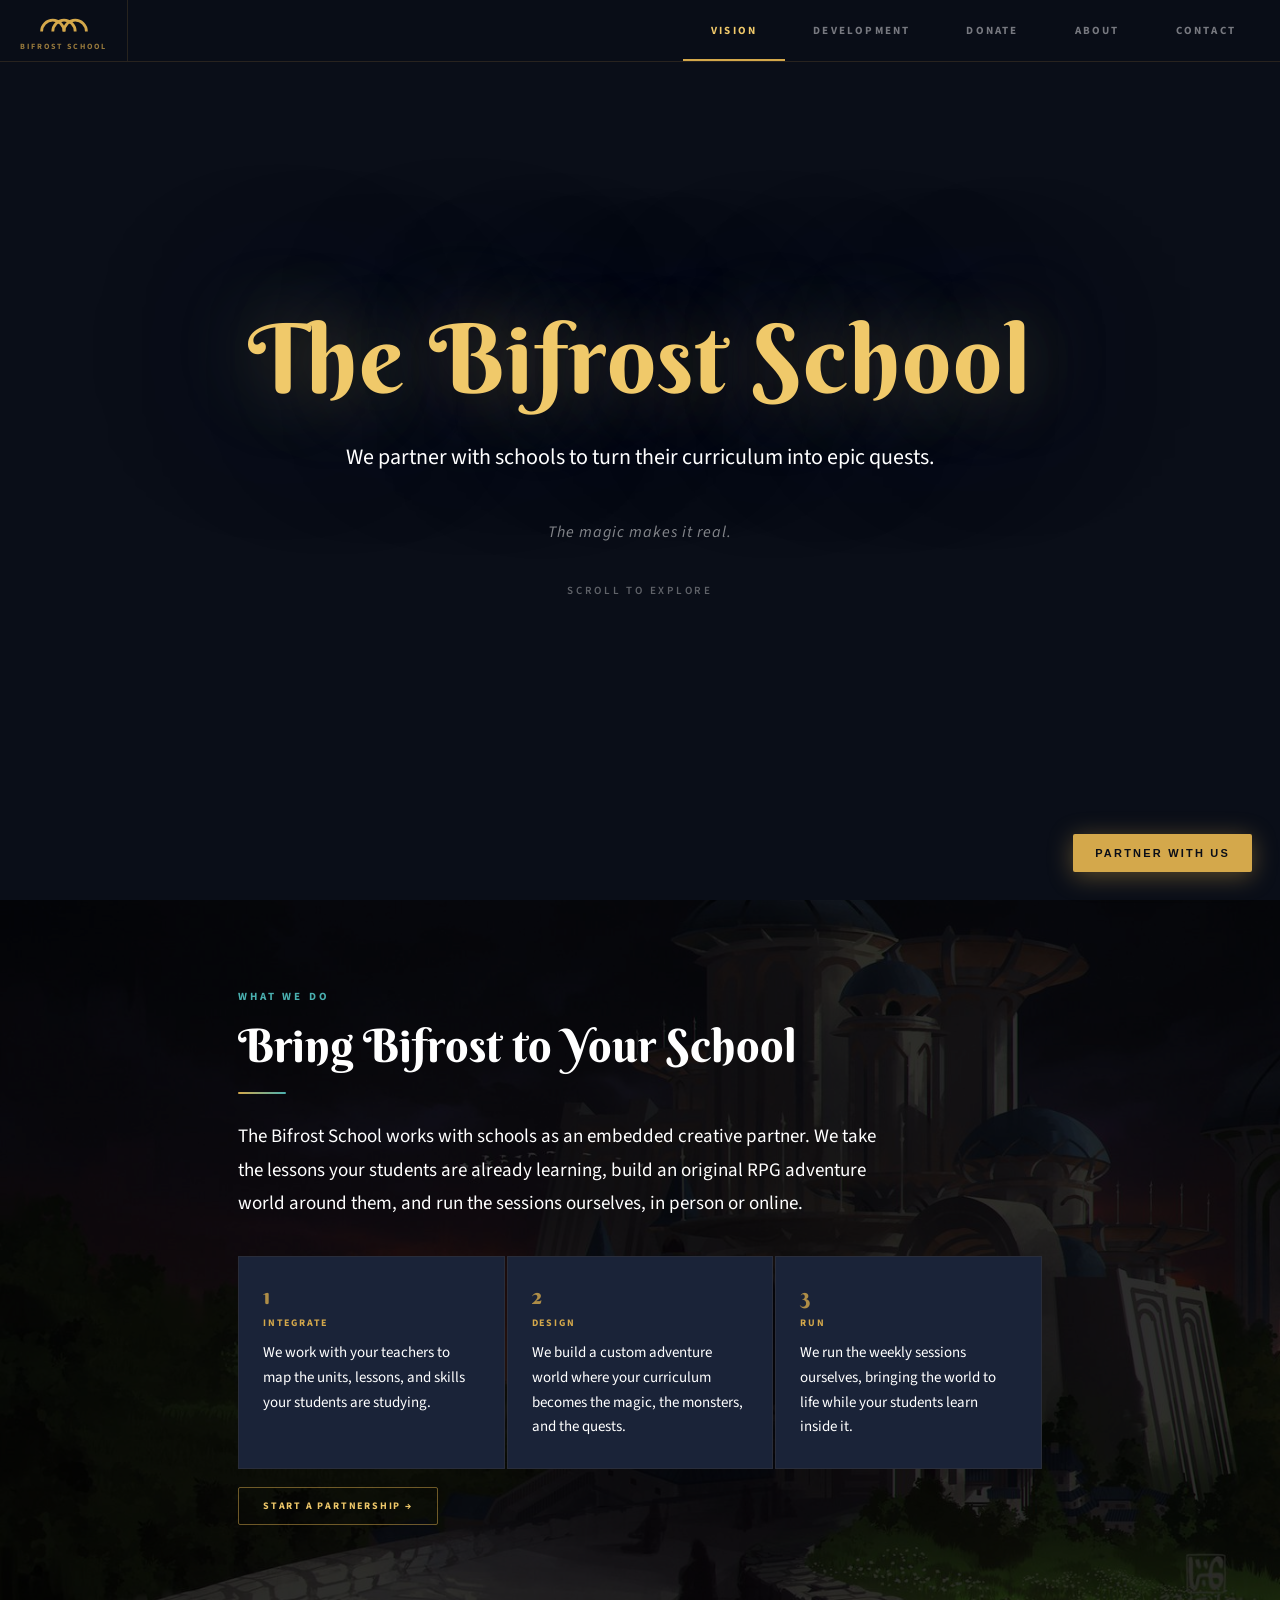
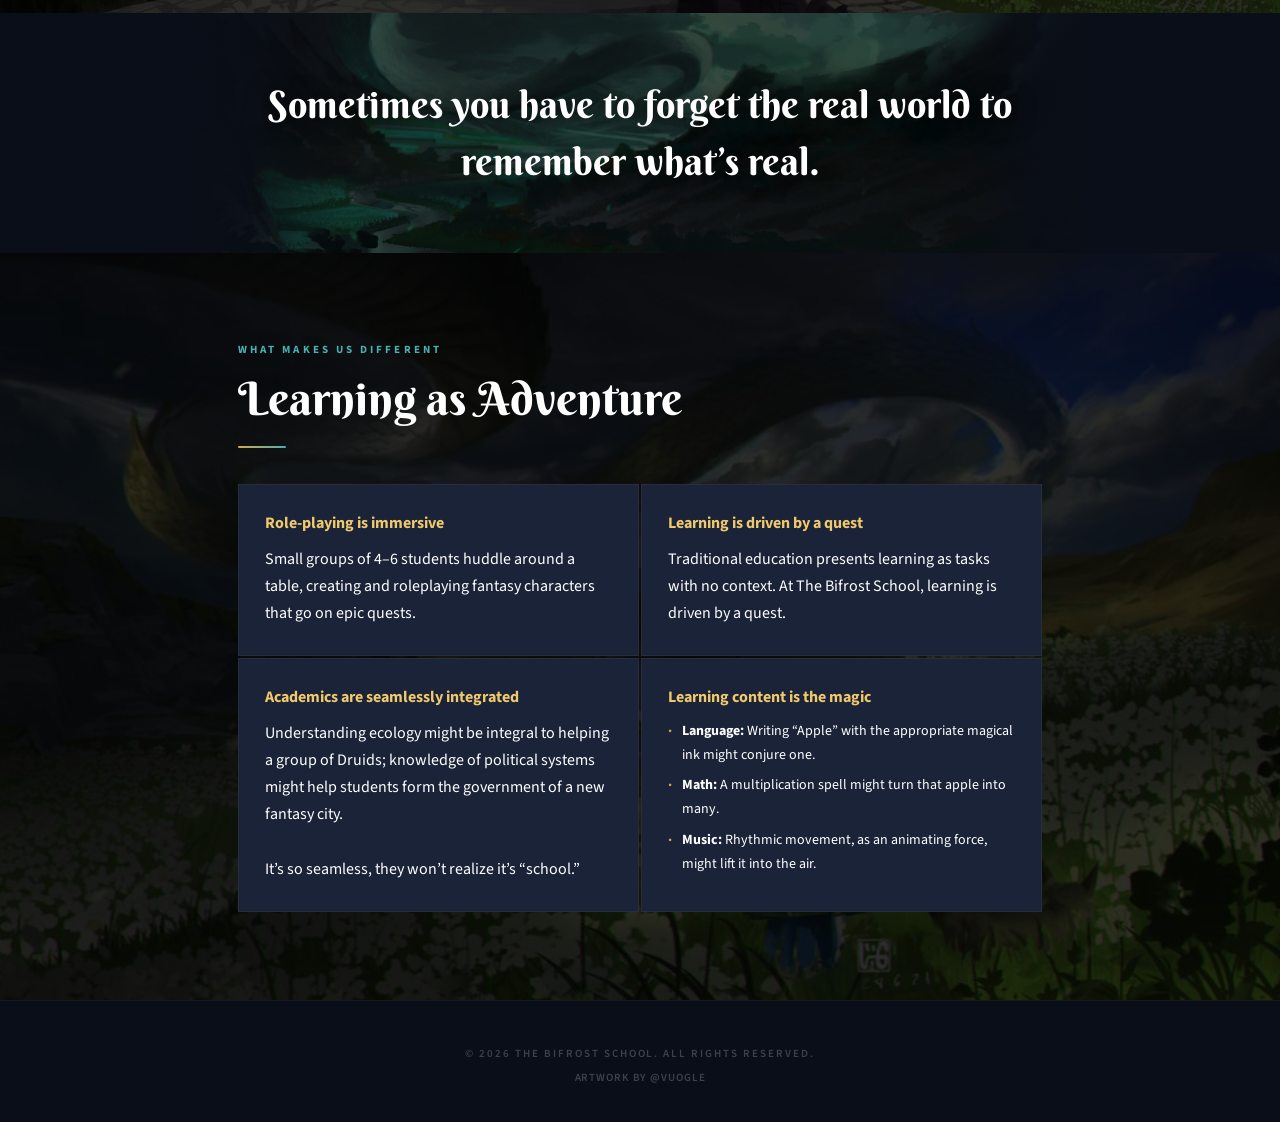
==== commit aacf7330: "Redesign donate tab, fix about page spacing, remove philosophy section Removes the Our Philosophy se" ====
--- a/index.html
+++ b/index.html
@@ -90,6 +90,16 @@
     </div>
   </div>
 
+  <!-- MISSION QUOTE -->
+  <div class="mission reveal" style="background:#0a0e18;padding:0">
+    <div class="mission-img-wrap">
+      <img id="d-mission-art" src="images/mission-art.jpg" alt="" class="mission-img">
+      <div class="mission-overlay">
+        <blockquote id="d-mission-quote">Learning doesn&rsquo;t have to feel like a dungeon. At The Bifrost School, it feels like a quest.</blockquote>
+      </div>
+    </div>
+  </div>
+
   <!-- WHAT MAKES US DIFFERENT -->
   <div class="section" style="position:relative;overflow:hidden">
     <div style="position:absolute;inset:0;background-image:url(images/section-bg.jpg);background-size:cover;background-position:70% center;filter:brightness(.18)"></div>
@@ -98,24 +108,6 @@
       <h2 class="section-title reveal d1">Learning as Adventure</h2>
       <div class="rule reveal d2"></div>
       <div class="wmud-grid reveal d3" id="d-wmud-grid"></div>
-    </div>
-  </div>
-
-  <!-- MISSION QUOTE -->
-  <div class="mission reveal" style="background:#0a0e18;padding:0">
-    <div class="mission-img-wrap">
-      <img id="d-mission-art" src="images/mission-art.jpg" alt="" class="mission-img">
-      <div class="mission-overlay">
-        <blockquote id="d-mission-quote">Learning doesn&rsquo;t have to feel like a dungeon. At The Bifrost School, it feels like a quest.</blockquote>
-      </div>
-    </div>
-  </div>
-
-  <!-- PRINCIPLES (OUR PHILOSOPHY) -->
-  <div class="section dark principles-section reveal">
-    <div class="section-inner" style="max-width:860px;margin:0 auto;padding:80px 24px">
-      <div class="eyebrow" id="d-principles-eyebrow">Our Philosophy</div>
-      <div class="principles-grid" id="d-principles-grid" style="margin-top:32px"></div>
     </div>
   </div>
 
@@ -222,12 +214,18 @@
         <div class="reveal"><div class="eyebrow" style="color:var(--gold)" id="d-cta-eyebrow">Join the Quest</div></div>
         <h2 class="section-title reveal d1" style="color:var(--gold2)" id="d-cta-title">Support The Bifrost School</h2>
         <div class="rule reveal d2" style="margin:20px auto 28px;background:linear-gradient(90deg,var(--gold),transparent)"></div>
-        <p class="section-body reveal d2" id="d-cta-body" style="margin:0 auto 48px;text-align:center"></p>
-        <div class="tiers reveal d3" id="d-tiers"></div>
+        <div class="funding-amount reveal d2" style="text-align:center" id="d-cta-goal-amount">$254,000</div>
+        <div class="funding-sub reveal d2" style="text-align:center" id="d-cta-goal-label">Current Funding Goal</div>
+        <div class="funding-bar-wrap reveal d2" style="max-width:480px;margin:0 auto 32px">
+          <div class="funding-bar-label"><span id="d-cta-raised">$0 raised</span><span id="d-cta-pct">0% funded</span></div>
+          <div class="funding-bar-track"><div class="funding-bar-fill" id="d-cta-bar" style="width:0%"></div></div>
+        </div>
+        <p class="section-body reveal d2" id="d-cta-body" style="margin:0 auto 40px;text-align:center"></p>
         <div class="reveal d4">
-          <button onclick="switchTab('contact')" class="donate-btn" id="d-donate-btn"><span id="d-donate-btn-text">Make a Gift to The Bifrost School</span></button>
+          <button onclick="switchTab('contact')" class="donate-btn" id="d-donate-btn"><span id="d-donate-btn-text">Donate</span></button>
         </div>
         <p class="fiscal-note reveal" id="d-fiscal-note"></p>
+        <p class="section-body reveal" id="d-cta-devplan-note" style="margin-top:28px;text-align:center;opacity:.75;font-size:14px"></p>
       </div>
     </div>
   </div>
@@ -235,7 +233,7 @@
 
 <!-- ═══════════════════════════════════════════════════ TAB: ABOUT -->
 <div class="tab-panel" id="tab-about">
-  <div class="section dark reveal" style="padding-top:calc(56px + 80px);position:relative;overflow:hidden"><div style="position:absolute;inset:0;background-image:url(images/about-bg.jpg);background-size:cover;background-position:center 30%;filter:brightness(.22)"></div><div style="position:relative;z-index:2">
+  <div class="section dark reveal" style="padding:calc(56px + 80px) 0 0;position:relative;overflow:hidden"><div style="position:absolute;inset:0;background-image:url(images/about-bg.jpg);background-size:cover;background-position:center 30%;filter:brightness(.22)"></div><div style="position:relative;z-index:2">
     <div class="section-inner" style="max-width:760px;margin:0 auto;padding:0 24px 60px">
       <div class="eyebrow">The Story</div>
       <h2 class="section-title" id="d-about-story-title">How The Bifrost School Came to Be</h2>
@@ -243,7 +241,7 @@
     </div>
   </div>
   </div>
-  <div class="section dark reveal" style="border-top:1px solid var(--border)">
+  <div class="section dark reveal" style="padding:0;border-top:1px solid var(--border)">
     <div class="section-inner" style="max-width:760px;margin:0 auto;padding:40px 24px 24px">
       <div class="eyebrow">Founder</div>
       <div class="founder-bio-card">
@@ -260,7 +258,7 @@
     </div>
   </div>
   <!-- ADVISORS -->
-  <div class="section dark advisors-section reveal">
+  <div class="section dark advisors-section reveal" style="padding:0">
     <div class="section-inner" style="max-width:860px;margin:0 auto;padding:28px 24px 60px">
       <div class="eyebrow">Advisors</div>
       <h2 class="section-title" style="margin-bottom:40px">Built With Guidance From</h2>
--- a/styles.css
+++ b/styles.css
@@ -92,12 +92,6 @@
 .step-num{font-family:'Berkshire Swash',serif;font-size:22px;color:var(--gold);opacity:.8;margin-bottom:8px;line-height:1}
 .step-title{font-size:10px;letter-spacing:.18em;text-transform:uppercase;color:var(--gold);margin-bottom:10px;font-weight:700}
 .step-body{font-size:15px;color:#fff;line-height:1.65}
-
-/* ── PRINCIPLES (OUR PHILOSOPHY) ────────────────────────────────────── */
-.principles-grid{display:grid;grid-template-columns:1fr 1fr;gap:2px}
-.principle-card{background:var(--bg4);border:1px solid var(--border2);padding:32px 28px}
-.principle-title{font-family:'Berkshire Swash',serif;font-size:clamp(16px,1.6vw,20px);color:var(--gold2);margin-bottom:12px;font-weight:normal;line-height:1.3}
-.principle-body{font-size:15px;color:#fff;line-height:1.75}
 
 /* ── WHAT MAKES US DIFFERENT ────────────────────────────────────────── */
 .wmud-grid{display:grid;grid-template-columns:1fr 1fr;gap:2px;margin-top:36px}
@@ -225,16 +219,6 @@
 .cta-art{position:absolute;inset:0;background-size:cover;background-position:center center;filter:brightness(.65)}
 .cta-overlay{position:absolute;inset:0;background:rgba(10,14,24,.74)}
 .cta-content{position:relative;z-index:2;width:100%}
-.tiers{display:grid;grid-template-columns:repeat(6,1fr);gap:2px;max-width:980px;margin:0 auto 48px}
-.tiers .tier{grid-column:span 2}
-.tiers .tier.tier-offset:nth-child(4){grid-column:2/span 2}
-.tier{background:rgba(10,14,24,.72);border:1px solid var(--border2);padding:26px 20px;text-align:center;transition:all .25s;position:relative;backdrop-filter:blur(6px)}
-.tier:hover{background:rgba(42,74,138,.3);border-color:var(--border);transform:translateY(-3px)}
-.tier.featured{border-color:rgba(212,168,75,.4);box-shadow:0 0 30px rgba(212,168,75,.1)}
-.tier.featured::before{content:'FEATURED';position:absolute;top:-1px;left:50%;transform:translateX(-50%);background:var(--gold);color:var(--bg);font-size:8px;letter-spacing:.2em;padding:3px 10px;border-radius:0 0 3px 3px;font-weight:700}
-.tier-amount{font-family:'Berkshire Swash',serif;font-weight:normal;font-size:clamp(20px,2.5vw,28px);color:var(--gold2);display:block;margin-bottom:5px}
-.tier-name{font-size:10px;letter-spacing:.2em;text-transform:uppercase;color:rgba(255,255,255,.45);display:block;margin-bottom:10px;font-weight:700}
-.tier-desc{font-size:14px;color:#fff;line-height:1.55;font-weight:400}
 .donate-btn{display:inline-block;font-size:12px;letter-spacing:.2em;text-transform:uppercase;padding:18px 48px;background:transparent;color:var(--gold2);border:1px solid var(--gold);border-radius:2px;text-decoration:none;transition:all .25s;position:relative;font-weight:700;cursor:pointer}
 .donate-btn::before{content:'';position:absolute;inset:0;background:var(--gold);opacity:0;transition:opacity .25s;border-radius:2px}
 .donate-btn:hover{color:var(--bg)}.donate-btn:hover::before{opacity:1}
@@ -335,21 +319,14 @@
   .wmud-list li{font-size:16px}
   .sc-body{font-size:17px}
   .milestone .mt{font-size:17px}
-  .tier-desc{font-size:16px}
 
   /* Roadmap section: match container padding to surrounding sections */
   .section.plan .container-wide{padding:0 28px}
   .section.plan .container{padding:0}
 
-  /* Donation tiers: single column stack */
-  .tiers{grid-template-columns:1fr !important}
-  .tiers .tier{grid-column:span 1 !important}
-  .tiers .tier.tier-offset{grid-column:span 1 !important}
-
   blockquote{padding:0 12px}
   .mission-overlay{padding:20px 20px !important}
   .yr-metrics{grid-template-columns:1fr !important}
-  .principles-grid{grid-template-columns:1fr}
   .advisors-grid{grid-template-columns:1fr}
 }
 
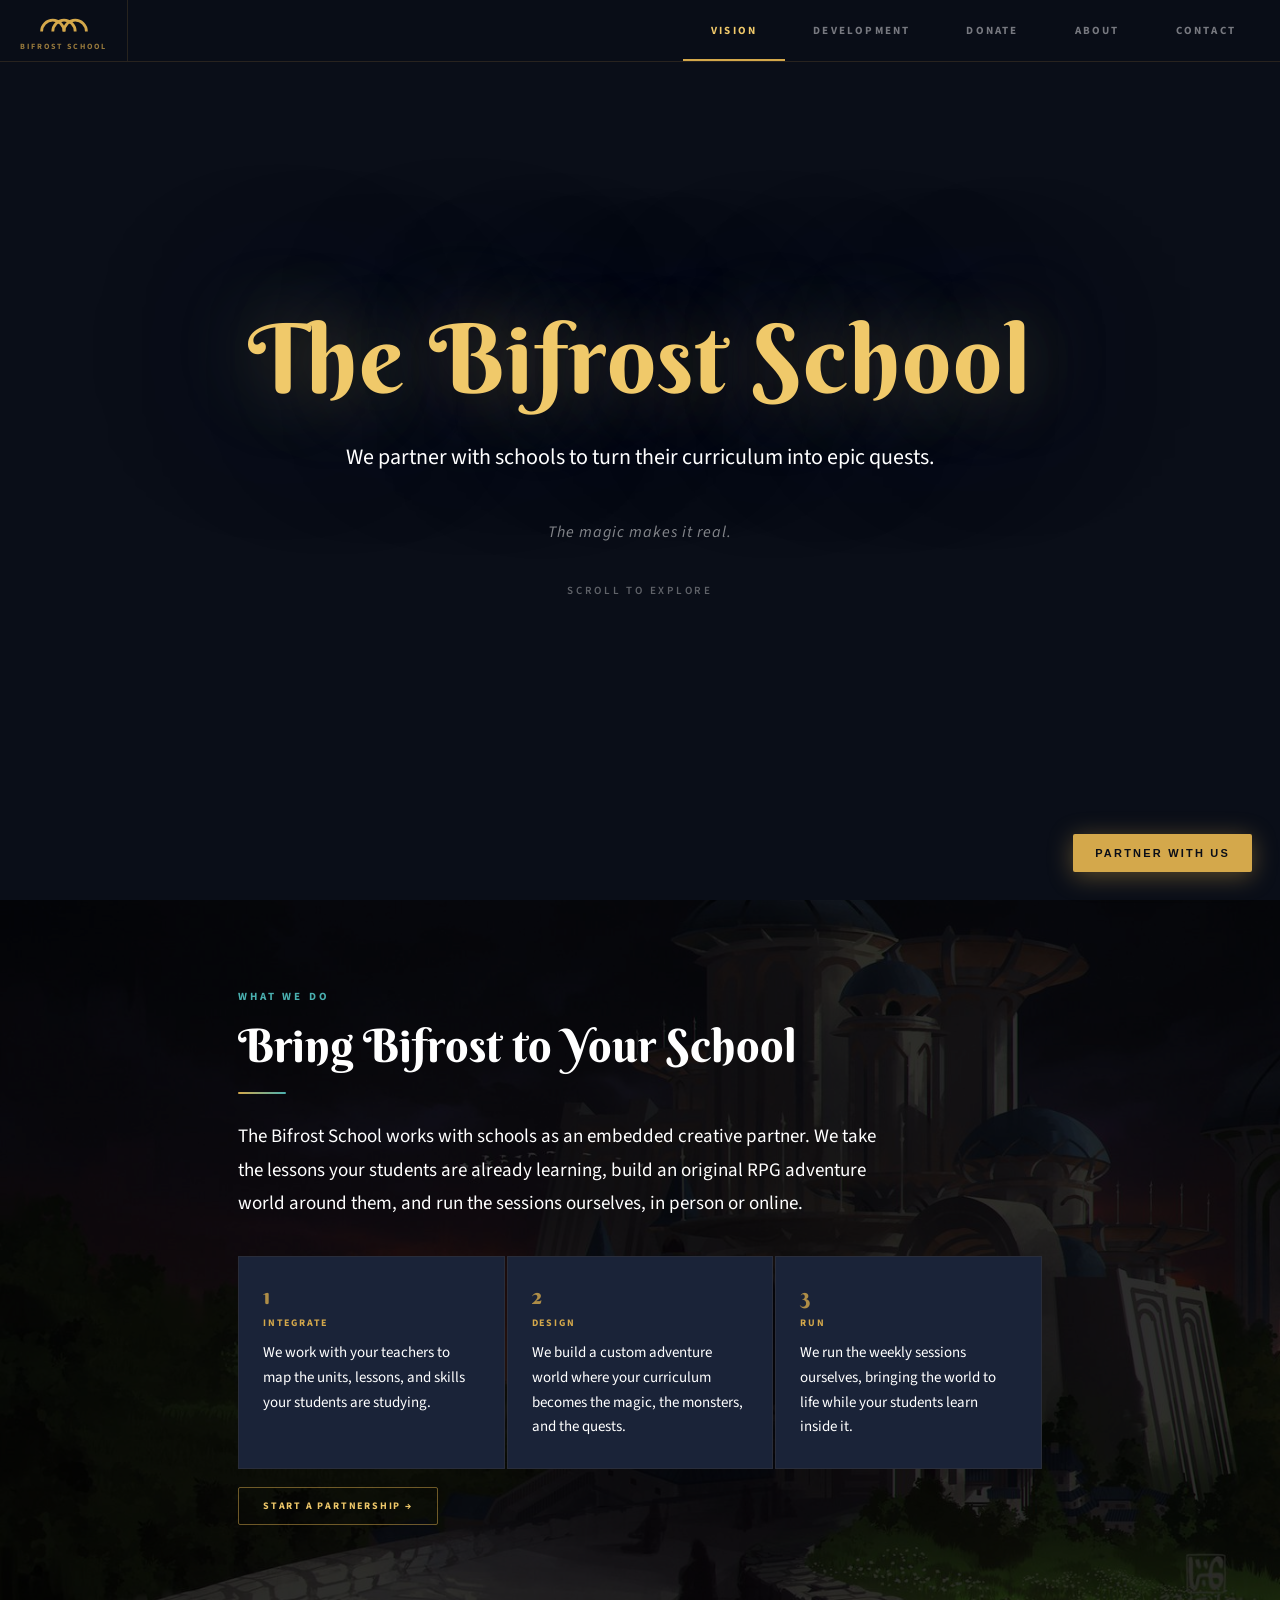
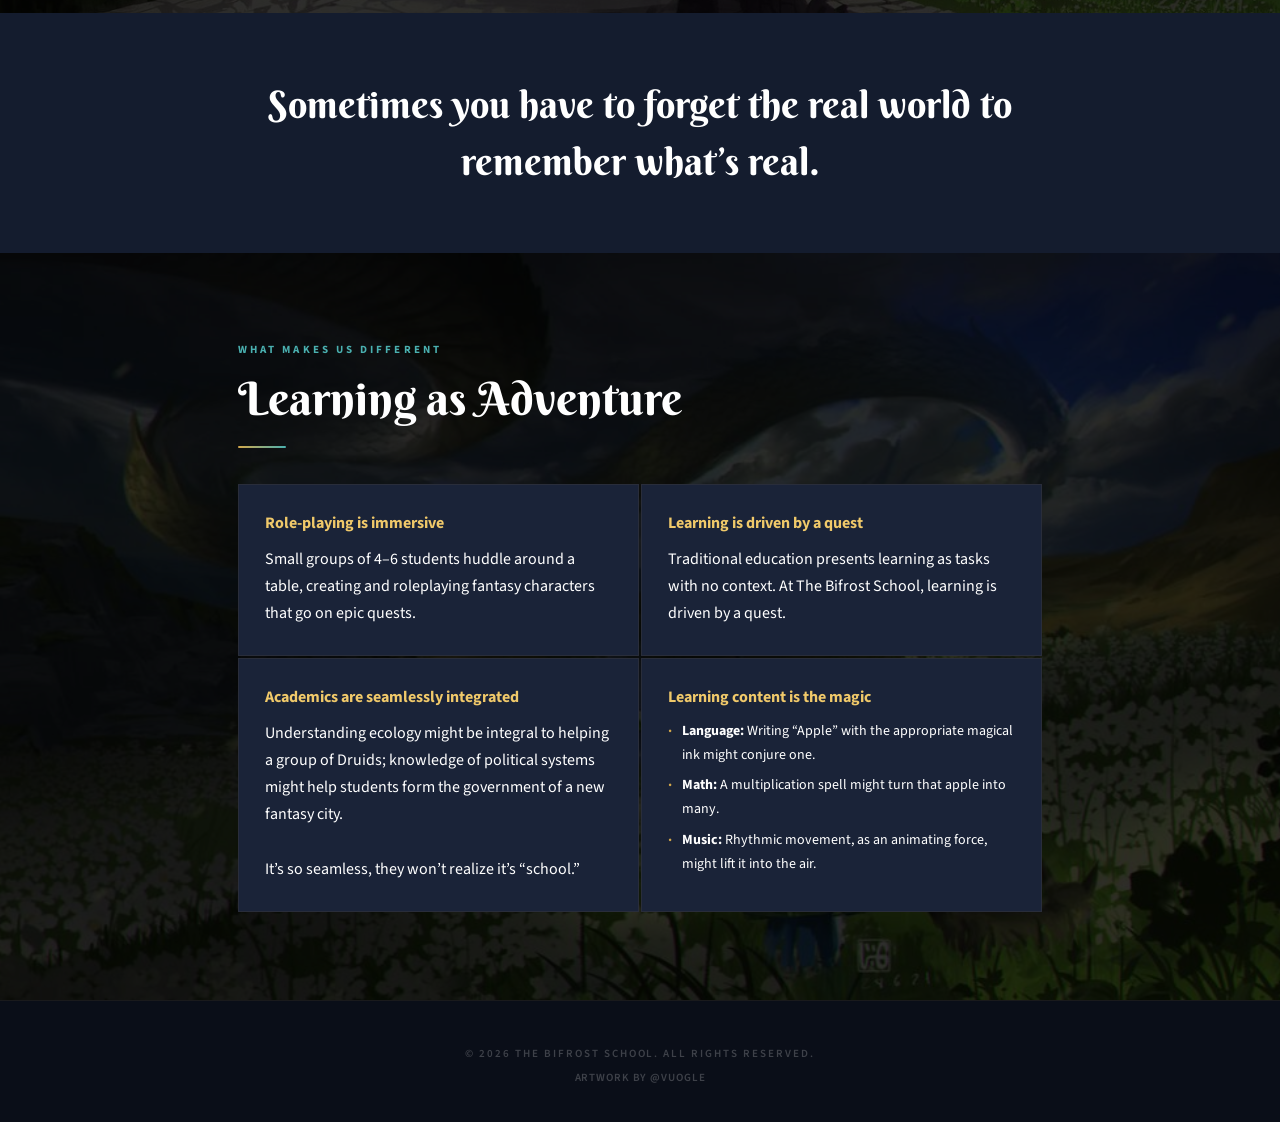
==== commit b04c8817: "Make mission quote a solid band, lay out revenue streams three across Replace the mission quote back" ====
--- a/index.html
+++ b/index.html
@@ -91,13 +91,8 @@
   </div>
 
   <!-- MISSION QUOTE -->
-  <div class="mission reveal" style="background:#0a0e18;padding:0">
-    <div class="mission-img-wrap">
-      <img id="d-mission-art" src="images/mission-art.jpg" alt="" class="mission-img">
-      <div class="mission-overlay">
-        <blockquote id="d-mission-quote">Learning doesn&rsquo;t have to feel like a dungeon. At The Bifrost School, it feels like a quest.</blockquote>
-      </div>
-    </div>
+  <div class="mission reveal">
+    <blockquote id="d-mission-quote">Learning doesn&rsquo;t have to feel like a dungeon. At The Bifrost School, it feels like a quest.</blockquote>
   </div>
 
   <!-- WHAT MAKES US DIFFERENT -->
--- a/styles.css
+++ b/styles.css
@@ -76,14 +76,8 @@
 @keyframes bob{0%,100%{transform:translateY(0)}50%{transform:translateY(6px)}}
 
 /* ── MISSION QUOTE ──────────────────────────────────────────────────── */
-.mission{position:relative;overflow:hidden}
-.mission-img-wrap{position:relative;width:75%;height:240px;overflow:hidden;margin:0 auto;border-radius:4px}
-.mission-img{width:100%;height:100%;object-fit:cover;object-position:center 30%;display:block;filter:brightness(.35)}
-.mission-img-wrap::before,.mission-img-wrap::after{content:'';position:absolute;top:0;bottom:0;width:140px;z-index:2;pointer-events:none}
-.mission-img-wrap::before{left:0;background:linear-gradient(90deg,var(--bg),transparent)}
-.mission-img-wrap::after{right:0;background:linear-gradient(270deg,var(--bg),transparent)}
-.mission-overlay{position:absolute;inset:0;display:flex;flex-direction:column;align-items:center;justify-content:center;text-align:center;padding:40px 80px;z-index:3;background:linear-gradient(90deg,#0a0e18 0%,rgba(10,14,24,.15) 20%,rgba(10,14,24,.15) 80%,#0a0e18 100%)}
-.mission blockquote{font-family:'Berkshire Swash',serif;font-weight:normal;font-size:clamp(26px,5vw,38px);color:#fff;max-width:760px;line-height:1.5;text-shadow:0 2px 24px rgba(0,0,0,.95)}
+.mission{background:var(--bg3);min-height:240px;display:flex;align-items:center;justify-content:center;text-align:center;padding:56px 80px}
+.mission blockquote{font-family:'Berkshire Swash',serif;font-weight:normal;font-size:clamp(26px,5vw,38px);color:#fff;max-width:760px;line-height:1.5}
 
 /* ── FOR SCHOOLS (PARTNERSHIP STEPS) ────────────────────────────────── */
 .steps-grid{display:grid;grid-template-columns:repeat(3,1fr);gap:2px;margin-top:36px}
@@ -104,9 +98,9 @@
 .wmud-list li{font-size:14px;color:#fff;padding-left:14px;position:relative}
 .wmud-list li::before{content:'·';position:absolute;left:0;color:var(--gold);font-weight:700}
 
-/* ── REVENUE STREAMS 2x2 ────────────────────────────────────────────── */
-.streams-grid{display:grid;grid-template-columns:1fr 1fr;gap:2px;margin-top:36px}
-@media(max-width:580px){.streams-grid{grid-template-columns:1fr}}
+/* ── REVENUE STREAMS ────────────────────────────────────────────────── */
+.streams-grid{display:grid;grid-template-columns:repeat(3,1fr);gap:2px;margin-top:36px}
+@media(max-width:760px){.streams-grid{grid-template-columns:1fr}}
 .stream-card{background:var(--bg4);border:1px solid var(--border2);padding:30px 26px;position:relative;overflow:hidden}
 .stream-card::before{content:'';position:absolute;top:0;left:0;right:0;height:2px}
 .stream-card.s1::before{background:var(--gold)}
@@ -325,7 +319,7 @@
   .section.plan .container{padding:0}
 
   blockquote{padding:0 12px}
-  .mission-overlay{padding:20px 20px !important}
+  .mission{padding:44px 20px}
   .yr-metrics{grid-template-columns:1fr !important}
   .advisors-grid{grid-template-columns:1fr}
 }
